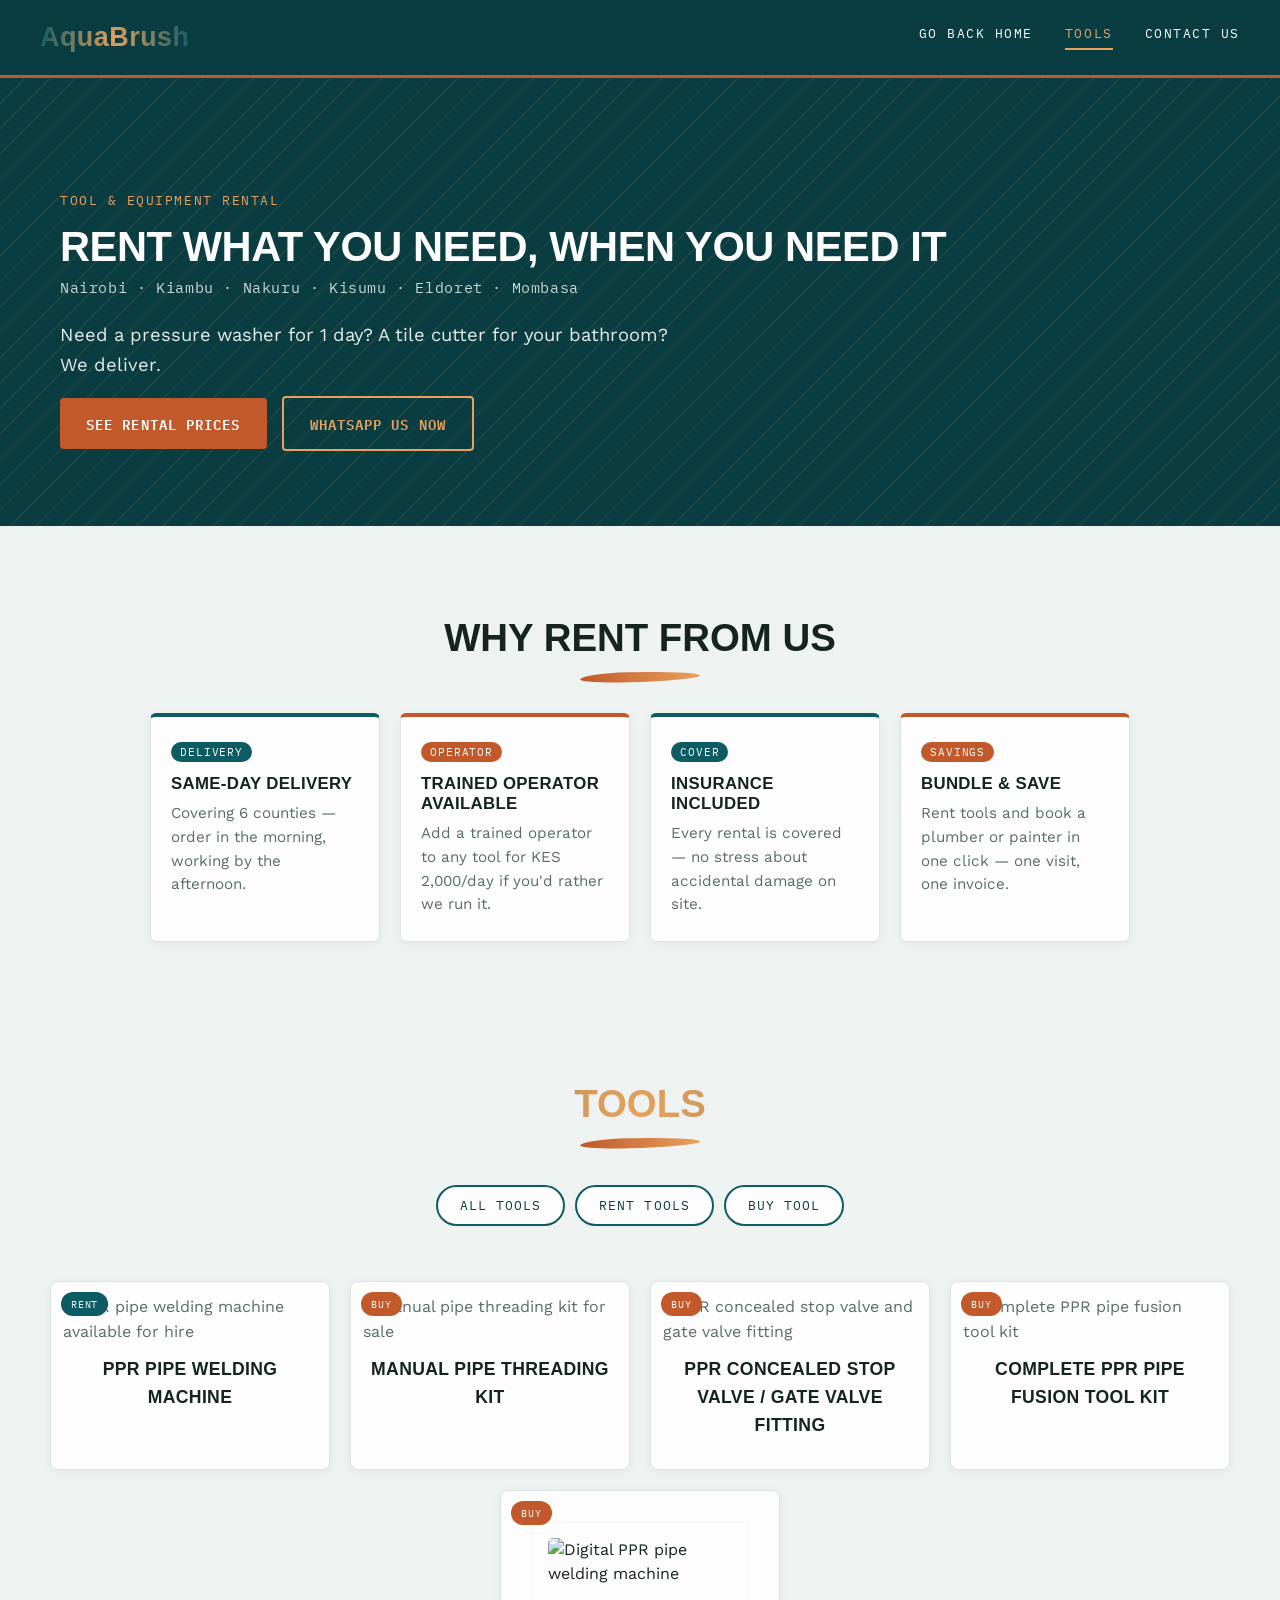
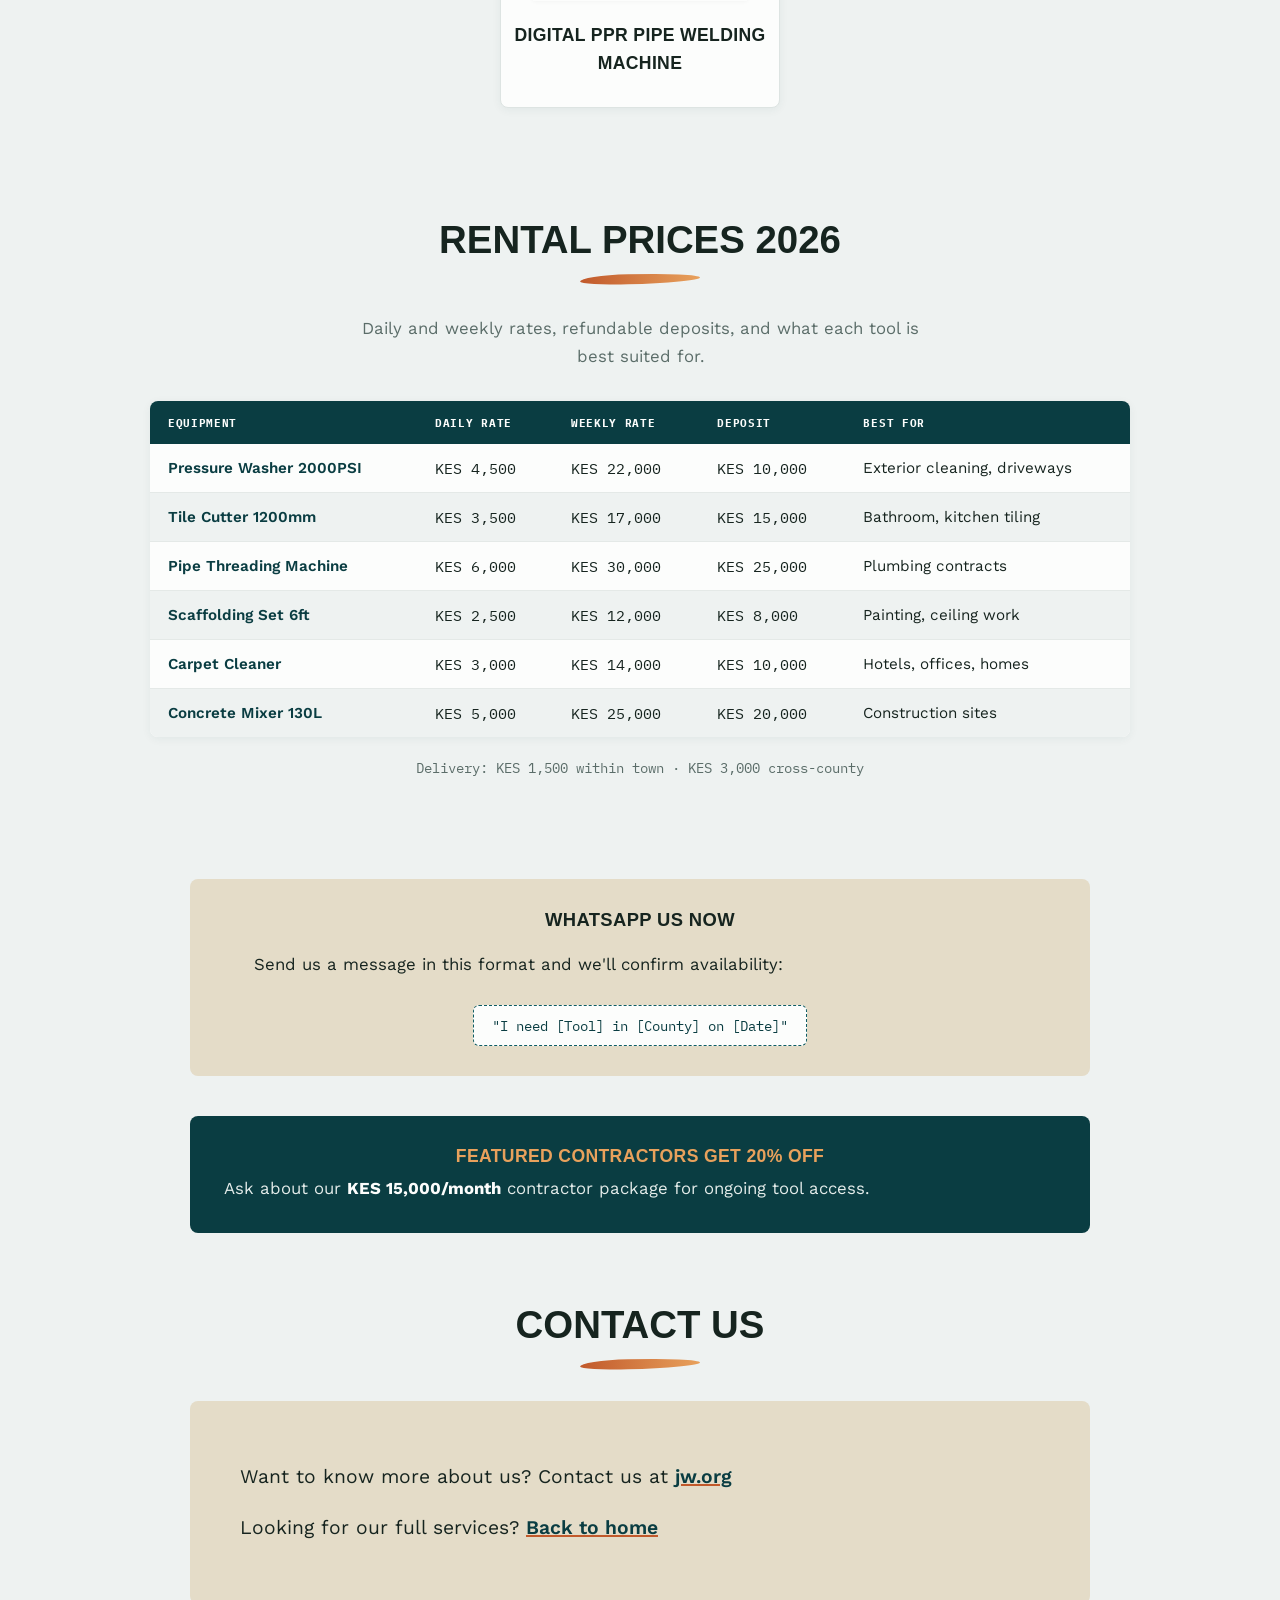
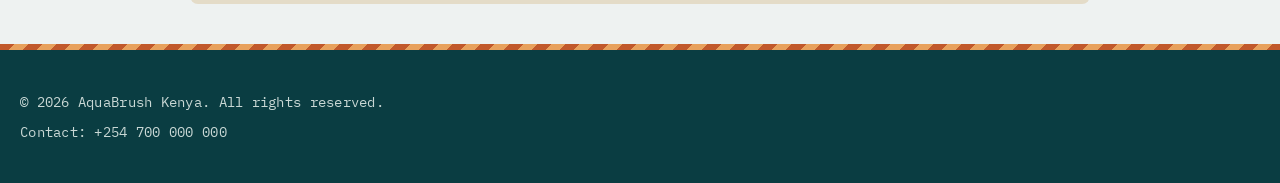
==== page.html @ a9add7a9 "Add files via upload" ====
<!DOCTYPE html>
<html lang="en">
<head>
    <meta charset="UTF-8">
    <meta name="viewport" content="width=device-width, initial-scale=1.0">
    <title>Tool & Equipment Rental | AquaBrush Kenya</title>
    <link rel="stylesheet" href="two2.css">
</head>

<body>

    <nav>
        <b class="Radial-text-gradient"><p>AquaBrush</p></b>
        <div class="nav__links">
            <a href="index.html#hero" class="nav__link">Go back Home</a>
            <a href="page.html" class="nav__link active">Tools</a>
            <a href="index.html#contact_us" class="nav__link">Contact Us</a>
        </div>
    </nav>

    <!-- ============ Rental hero ============ -->
    <section class="rental-hero" id="rental-hero">
        <div class="rental-hero__inner">
            <p class="eyebrow">Tool &amp; Equipment Rental</p>
            <h1>Rent What You Need, When You Need It</h1>
            <p class="counties">Nairobi &middot; Kiambu &middot; Nakuru &middot; Kisumu &middot; Eldoret &middot; Mombasa</p>
            <p class="lede">Need a pressure washer for 1 day? A tile cutter for your bathroom? We deliver.</p>
            <button class="top-contact-btn" onclick="window.location.href='#pricing'">See rental prices</button>
            <button class="top-contact-btn" onclick="window.location.href='#whatsapp'">WhatsApp us now</button>
        </div>
    </section>

    <!-- ============ Why rent from us ============ -->
    <section class="why-rent reveal" id="why-rent">
        <h2>Why Rent From Us</h2>
        <div class="why-rent__grid">
            <div class="why-rent__card">
                <span class="tag">Delivery</span>
                <h3>Same-Day Delivery</h3>
                <p>Covering 6 counties — order in the morning, working by the afternoon.</p>
            </div>
            <div class="why-rent__card">
                <span class="tag">Operator</span>
                <h3>Trained Operator Available</h3>
                <p>Add a trained operator to any tool for KES 2,000/day if you'd rather we run it.</p>
            </div>
            <div class="why-rent__card">
                <span class="tag">Cover</span>
                <h3>Insurance Included</h3>
                <p>Every rental is covered — no stress about accidental damage on site.</p>
            </div>
            <div class="why-rent__card">
                <span class="tag">Savings</span>
                <h3>Bundle &amp; Save</h3>
                <p>Rent tools and book a plumber or painter in one click — one visit, one invoice.</p>
            </div>
        </div>
    </section>

    <!-- ============ Existing tools for sale/hire ============ -->
    <section id="body" class="body reveal">
        <h2 class="Radial-text-gradient">Tools</h2>

        <div class="filter_btns">
            <button class="filter-btn" data-filter="all">All tools</button>
            <button class="filter-btn" data-filter="rent">Rent Tools</button>
            <button class="filter-btn" data-filter="buy">Buy Tool</button>
        </div>

        <div class="area">

            <article class="container" data-category="rent">
                <div>
                    <img src="isohs tools/for hire 2.jpeg" alt="PPR pipe welding machine available for hire">
                </div>
                <div>
                    <h3>PPR Pipe Welding Machine</h3>
                </div>
            </article>

            <article class="container" data-category="buy">
                <div>
                    <img src="isohs tools/for sale.jpeg" alt="Manual pipe threading kit for sale">
                </div>
                <div>
                    <h3>Manual Pipe Threading Kit</h3>
                </div>
            </article>

            <article class="container" data-category="buy">
                <div>
                    <img src="isohs tools/for sale 1.jpeg" alt="PPR concealed stop valve and gate valve fitting">
                </div>
                <div>
                    <h3>PPR Concealed Stop Valve / Gate Valve Fitting</h3>
                </div>
            </article>

            <article class="container" data-category="buy">
                <div>
                    <img src="isohs tools/for sale 2.jpeg" alt="Complete PPR pipe fusion tool kit">
                </div>
                <div>
                    <h3>Complete PPR Pipe Fusion Tool Kit</h3>
                </div>
            </article>

            <article class="container" data-category="buy">
                <div class="content">
                    <img src="isohs tools/for sale 3.jpeg" alt="Digital PPR pipe welding machine">
                </div>
                <div>
                    <h3>Digital PPR Pipe Welding Machine</h3>
                </div>
            </article>

        </div>
    </section>

    <!-- ============ Rental pricing table ============ -->
    <section class="pricing reveal" id="pricing">
        <h2>Rental Prices 2026</h2>
        <p class="pricing-note">Daily and weekly rates, refundable deposits, and what each tool is best suited for.</p>

        <div class="pricing-table-wrap">
            <table class="pricing-table">
                <thead>
                    <tr>
                        <th>Equipment</th>
                        <th>Daily Rate</th>
                        <th>Weekly Rate</th>
                        <th>Deposit</th>
                        <th>Best For</th>
                    </tr>
                </thead>
                <tbody>
                    <tr>
                        <td class="equipment-name">Pressure Washer 2000PSI</td>
                        <td class="rate">KES 4,500</td>
                        <td class="rate">KES 22,000</td>
                        <td class="rate">KES 10,000</td>
                        <td>Exterior cleaning, driveways</td>
                    </tr>
                    <tr>
                        <td class="equipment-name">Tile Cutter 1200mm</td>
                        <td class="rate">KES 3,500</td>
                        <td class="rate">KES 17,000</td>
                        <td class="rate">KES 15,000</td>
                        <td>Bathroom, kitchen tiling</td>
                    </tr>
                    <tr>
                        <td class="equipment-name">Pipe Threading Machine</td>
                        <td class="rate">KES 6,000</td>
                        <td class="rate">KES 30,000</td>
                        <td class="rate">KES 25,000</td>
                        <td>Plumbing contracts</td>
                    </tr>
                    <tr>
                        <td class="equipment-name">Scaffolding Set 6ft</td>
                        <td class="rate">KES 2,500</td>
                        <td class="rate">KES 12,000</td>
                        <td class="rate">KES 8,000</td>
                        <td>Painting, ceiling work</td>
                    </tr>
                    <tr>
                        <td class="equipment-name">Carpet Cleaner</td>
                        <td class="rate">KES 3,000</td>
                        <td class="rate">KES 14,000</td>
                        <td class="rate">KES 10,000</td>
                        <td>Hotels, offices, homes</td>
                    </tr>
                    <tr>
                        <td class="equipment-name">Concrete Mixer 130L</td>
                        <td class="rate">KES 5,000</td>
                        <td class="rate">KES 25,000</td>
                        <td class="rate">KES 20,000</td>
                        <td>Construction sites</td>
                    </tr>
                </tbody>
            </table>
        </div>

        <p class="delivery-note">Delivery: KES 1,500 within town &middot; KES 3,000 cross-county</p>
    </section>

    <!-- ============ WhatsApp CTA ============ -->
    <section class="reveal" id="whatsapp">
        <div class="whatsapp-banner">
            <h3>WhatsApp Us Now</h3>
            <p>Send us a message in this format and we'll confirm availability:</p>
            <span class="whatsapp-example">"I need [Tool] in [County] on [Date]"</span>
        </div>

        <div class="contractor-banner">
            <h3>Featured Contractors Get 20% Off</h3>
            <p>Ask about our <strong>KES 15,000/month</strong> contractor package for ongoing tool access.</p>
        </div>
    </section>

    <!-- ============ Contact ============ -->
    <section class="contact_section reveal" id="contact_us">
        <h2>Contact Us</h2>
        <div class="contact_us">
            <p>Want to know more about us? Contact us at <a href="https://www.jw.org/en/" target="_blank">jw.org</a></p>
            <p>Looking for our full services? <a href="index.html">Back to home</a></p>
        </div>
    </section>

    <section id="footer" class="reveal">
        <footer>
            <p>&copy; 2026 AquaBrush Kenya. All rights reserved.</p>
            <p>Contact: +254 700 000 000</p>
        </footer>
    </section>

    <script src="one.js"></script>

</body>
</html>
---- two2.css ----
/* =========================================================
   AquaBrush Kenya — plumbing & painting supply + service co.
   Palette: teal (water) + copper (pigment) + dark ink on cool paper
   ========================================================= */

@import url('https://fonts.googleapis.com/css2?family=Archivo+Expanded:wght@600;800&family=Work+Sans:wght@400;500;600&family=IBM+Plex+Mono:wght@500;600&display=swap');

:root {
    --ink: #16241F;
    --paper: #EEF2F1;
    --teal: #0E5C63;
    --teal-deep: #0A3D42;
    --copper: #C1592B;
    --copper-light: #E8A15C;
    --putty: #E4DCC8;
    --grey: #5B6D69;
    --white: #FCFDFC;

    --font-display: 'Archivo Expanded', 'Arial Narrow', sans-serif;
    --font-body: 'Work Sans', -apple-system, sans-serif;
    --font-mono: 'IBM Plex Mono', 'Courier New', monospace;
}

* {
    box-sizing: border-box;
}

html {
    scroll-behavior: smooth;
}

html, body {
    margin: 0;
    padding: 0;
    background-color: var(--paper);
    color: var(--ink);
    font-family: var(--font-body);
}

::selection {
    background-color: var(--copper);
    color: var(--white);
}

a:focus-visible,
button:focus-visible {
    outline: 3px solid var(--copper);
    outline-offset: 2px;
}

/* ---------- Nav ---------- */

nav {
    text-align: center;
    color: var(--white);
    background-color: var(--teal-deep);
    position: fixed;
    display: flex;
    align-items: center;
    justify-content: space-between;
    top: 0;
    width: 100%;
    height: 78px;
    z-index: 1000;
    margin-left: 0px;
    padding: 0 40px;
    border-bottom: 3px solid var(--copper);
}

nav b {
    font-family: var(--font-display);
    font-weight: 800;
    font-size: 1.6rem;
    letter-spacing: 0.02em;
}

nav b p {
    margin: 0;
    padding: 0;
}

.nav__links {
    display: flex;
    justify-content: center;
    align-items: center;
    gap: 32px;
    margin-top: 0;
}

.nav__link {
    color: var(--white);
    text-decoration: none;
    margin: 0;
    font-family: var(--font-mono);
    font-size: 0.8rem;
    text-transform: uppercase;
    letter-spacing: 0.12em;
    padding-bottom: 6px;
    border-bottom: 2px solid transparent;
    transition: color 0.25s ease, border-color 0.25s ease;
}

.nav__link:hover,
.nav__link.active {
    color: var(--copper-light);
    border-bottom-color: var(--copper-light);
}

/* ---------- Type ---------- */

p {
    text-align: left;
    color: var(--ink);
    font-size: 1.05em;
    line-height: 1.65;
    margin: 20px 30px;
}

h1 {
    font-family: var(--font-display);
    font-weight: 800;
    text-transform: uppercase;
    text-align: left;
    color: var(--ink);
    font-size: 3.2em;
    line-height: 1.05;
    margin: 0px;
    letter-spacing: -0.01em;
}

h2 {
    font-family: var(--font-display);
    font-weight: 800;
    text-transform: uppercase;
    text-align: center;
    color: var(--ink);
    font-size: 2.4em;
    margin-top: 20px;
    position: relative;
    padding-bottom: 22px;
}

/* brush-stroke swipe under section headings — signature element */
h2::after {
    content: '';
    position: absolute;
    bottom: 0;
    left: 50%;
    transform: translateX(-50%) rotate(-1.5deg);
    width: 120px;
    height: 10px;
    background: linear-gradient(90deg, var(--copper), var(--copper-light));
    border-radius: 40% 60% 60% 40% / 60% 50% 50% 40%;
}

h3 {
    font-family: var(--font-display);
    font-weight: 600;
    text-align: center;
    color: var(--ink);
    font-size: 1.1em;
    margin-top: 10px;
    text-transform: uppercase;
    letter-spacing: 0.02em;
}

.Radial-text-gradient {
    background: radial-gradient(circle, var(--copper-light), var(--teal));
    -webkit-background-clip: text;
    background-clip: text;
    -webkit-text-fill-color: transparent;
}

/* ---------- Hero ---------- */

header {
    margin-top: 100px;
}

.hero {
    margin-left: 0;
    margin-top: 0;
    padding: 190px 60px 90px;
    text-align: left;
    position: relative;
    background-color: var(--teal-deep);
    color: var(--white);
    overflow: hidden;
}

/* repeating pipe-thread stripe pattern — signature element */
.hero::before {
    content: '';
    position: absolute;
    inset: 0;
    background-image: repeating-linear-gradient(
        135deg,
        rgba(232, 161, 92, 0.08) 0px,
        rgba(232, 161, 92, 0.08) 2px,
        transparent 2px,
        transparent 18px
    );
    pointer-events: none;
}

.hero h1,
.hero > div > h1 {
    color: var(--white);
}

.hero p {
    color: #C9D8D5;
    margin-left: 0;
    max-width: 640px;
    position: relative;
}

.hero > div {
    position: relative;
    z-index: 1;
}

.intro {
    background-color: var(--putty);
}

.top-contact-btn {
    border: none;
    border-radius: 4px;
    justify-content: left;
    margin: 5px 10px 5px 0;
    padding: 14px 26px;
    font-family: var(--font-mono);
    font-size: 0.85em;
    text-transform: uppercase;
    letter-spacing: 0.08em;
    font-weight: 600;
    color: var(--white);
    background-color: var(--copper);
    cursor: pointer;
    position: relative;
    z-index: 1;
    transition: transform 0.2s ease, background-color 0.2s ease;
}

.top-contact-btn:hover {
    background-color: var(--copper-light);
    transform: translateY(-2px);
}

.top-contact-btn:nth-of-type(2) {
    background-color: transparent;
    border: 2px solid var(--copper-light);
    color: var(--copper-light);
}

.top-contact-btn:nth-of-type(2):hover {
    background-color: var(--copper-light);
    color: var(--teal-deep);
}

.top-contact-btn:nth-of-type(3) {
    background-color: transparent;
    border: 2px solid #ffffff55;
    color: var(--white);
}

.top-contact-btn:nth-of-type(3):hover {
    border-color: var(--white);
    background-color: rgba(255, 255, 255, 0.08);
}

/* ---------- Services ---------- */

#services {
    padding: 70px 40px 40px;
    max-width: 1200px;
    margin: 0 auto;
}

#services > p {
    text-align: center;
    color: var(--grey);
    max-width: 620px;
    margin: 0 auto 40px;
}

#services article {
    background-color: var(--white);
    border: 1px solid #DDE4E2;
    border-left: 4px solid var(--teal);
    border-radius: 6px;
    margin: 18px 0;
    box-shadow: 0 2px 10px rgba(10, 61, 66, 0.05);
}

#services article:nth-of-type(even) {
    border-left-color: var(--copper);
}

#services article > div {
    padding: 26px 30px;
    white-space: pre-line;
    font-family: var(--font-body);
    color: var(--ink);
    line-height: 1.7;
    font-size: 1em;
}

/* ---------- Tools section ---------- */

.body {
    margin-left: 0px;
    margin-right: 0px;
    padding: 80px 20px 40px;
    background-color: var(--paper);
}

.filter_btns,
.filter-btns {
    text-align: center;
    display: flex;
    justify-content: center;
    margin-bottom: 30px;
    flex-wrap: wrap;
}

.filter-btn {
    position: relative;
    display: inline-block;
    background-color: var(--white);
    border: 2px solid var(--teal);
    border-radius: 999px;
    color: var(--teal-deep);
    font-family: var(--font-mono);
    font-size: 0.8em;
    text-transform: uppercase;
    letter-spacing: 0.08em;
    padding: 10px 22px;
    margin: 5px;
    cursor: pointer;
    transition: background-color 0.2s ease, color 0.2s ease;
}

.filter-btn:hover,
.filter-btn.active {
    background-color: var(--teal);
    color: var(--white);
}

.area {
    justify-content: center;
    display: flex;
    flex-wrap: wrap;
    gap: 20px;
    background-color: transparent;
    padding: 20px;
    font-size: 1em;
    color: var(--grey);
    line-height: 1.6;
}

.container {
    position: relative;
    width: 280px;
    margin: 0;
    padding: 12px;
    background-color: var(--white);
    border: 1px solid #DDE4E2;
    border-radius: 8px;
    box-shadow: 0 2px 10px rgba(10, 61, 66, 0.06);
    overflow: hidden;
    transition: transform 0.2s ease, box-shadow 0.2s ease;
}

.container:hover {
    transform: translateY(-4px);
    box-shadow: 0 10px 24px rgba(10, 61, 66, 0.14);
}

.container::before {
    content: '';
    position: absolute;
    inset: 0;
    background-color: rgba(14, 92, 99, 0.7);
    opacity: 0;
    transition: opacity 0.3s ease;
    z-index: 1;
    border-radius: 8px;
}

.container:hover::before {
    opacity: 1;
}

.contact-btn {
    position: absolute;
    top: 50%;
    left: 50%;
    transform: translate(-50%, -50%);
    z-index: 2;
    opacity: 0;
    transition: opacity 0.3s ease;
    pointer-events: none;

    padding: 10px 22px;
    background-color: var(--copper);
    color: var(--white);
    border: none;
    border-radius: 999px;
    cursor: pointer;
    font-family: var(--font-mono);
    font-size: 0.8em;
    text-transform: uppercase;
    letter-spacing: 0.06em;
}

.container:hover .contact-btn {
    opacity: 1;
    pointer-events: auto;
}

img {
    width: 100%;
    height: 220px;
    border-radius: 5px;
    object-fit: cover;
}

.content {
    margin-top: 0px;
    margin: 20px;
    background-color: var(--white);
    padding: 15px;
    box-shadow: 0 0 5px rgba(0, 0, 0, 0.05);
    font-size: 1em;
    color: var(--ink);
    line-height: 1.5;
    text-align: left;
}

/* article data-category price-tag style label, driven purely by CSS */
.container[data-category="rent"]::after,
.container[data-category="buy"]::after {
    content: attr(data-category);
    position: absolute;
    top: 10px;
    left: 10px;
    z-index: 2;
    font-family: var(--font-mono);
    font-size: 0.65em;
    text-transform: uppercase;
    letter-spacing: 0.08em;
    color: var(--white);
    background-color: var(--teal);
    padding: 4px 10px;
    border-radius: 999px;
}

.container[data-category="buy"]::after {
    background-color: var(--copper);
}

/* ---------- Contact & footer ---------- */

.contact_section {
    margin-top: 20px;
    align-items: center;
    padding: 0 20px;
}

.contact_us {
    background-color: var(--putty);
    padding: 40px 20px;
    text-align: center;
    font-size: 1.15em;
    border-radius: 8px;
    max-width: 900px;
    margin: 0 auto;
}

.contact_us a {
    color: var(--teal-deep);
    font-weight: 600;
    text-decoration: underline;
    text-decoration-color: var(--copper);
    text-decoration-thickness: 2px;
}

#footer {
    margin-top: 40px;
    position: relative;
}

#footer::before {
    content: '';
    display: block;
    height: 6px;
    background-image: repeating-linear-gradient(
        135deg,
        var(--copper) 0px,
        var(--copper) 10px,
        var(--copper-light) 10px,
        var(--copper-light) 20px
    );
}

footer {
    background-color: var(--teal-deep);
    color: #C9D8D5;
    text-align: center;
    padding: 34px 20px;
    font-family: var(--font-mono);
    font-size: 0.85em;
    letter-spacing: 0.02em;
}

footer p {
    color: #C9D8D5;
    margin: 6px auto;
}

/* ---------- Scroll reveal ---------- */

.reveal {
    opacity: 0;
    transform: translateY(40px);
    transition: opacity 0.8s ease-out, transform 0.8s ease-out;
}

.reveal.active {
    opacity: 1;
    transform: translateY(0);
}

/* =========================================================
   Rental page components (page.html)
   ========================================================= */

/* ---------- Rental hero ---------- */

.rental-hero {
    padding: 190px 60px 70px;
    background-color: var(--teal-deep);
    color: var(--white);
    position: relative;
    overflow: hidden;
    text-align: left;
}

.rental-hero::before {
    content: '';
    position: absolute;
    inset: 0;
    background-image: repeating-linear-gradient(
        135deg,
        rgba(232, 161, 92, 0.08) 0px,
        rgba(232, 161, 92, 0.08) 2px,
        transparent 2px,
        transparent 18px
    );
    pointer-events: none;
}

.rental-hero__inner {
    position: relative;
    z-index: 1;
    max-width: 900px;
}

.rental-hero .eyebrow {
    font-family: var(--font-mono);
    text-transform: uppercase;
    letter-spacing: 0.12em;
    font-size: 0.8em;
    color: var(--copper-light);
    margin: 0 0 14px;
    padding: 0;
}

.rental-hero h1 {
    color: var(--white);
    font-size: 2.6em;
    margin-bottom: 6px;
}

.rental-hero .counties {
    font-family: var(--font-mono);
    color: #C9D8D5;
    font-size: 0.95em;
    letter-spacing: 0.04em;
    margin: 0 0 20px;
}

.rental-hero p.lede {
    color: #E4ECEA;
    font-size: 1.15em;
    max-width: 620px;
    margin: 0 0 10px;
}

/* ---------- Why rent from us ---------- */

.why-rent {
    padding: 70px 40px 40px;
    max-width: 1100px;
    margin: 0 auto;
}

.why-rent__grid {
    display: flex;
    flex-wrap: wrap;
    gap: 20px;
    justify-content: center;
    padding: 0 20px;
}

.why-rent__card {
    flex: 1 1 220px;
    max-width: 260px;
    background-color: var(--white);
    border: 1px solid #DDE4E2;
    border-top: 4px solid var(--teal);
    border-radius: 6px;
    padding: 24px 20px;
    box-shadow: 0 2px 10px rgba(10, 61, 66, 0.05);
}

.why-rent__card:nth-child(even) {
    border-top-color: var(--copper);
}

.why-rent__card .tag {
    display: inline-block;
    font-family: var(--font-mono);
    font-size: 0.7em;
    text-transform: uppercase;
    letter-spacing: 0.08em;
    color: var(--white);
    background-color: var(--teal);
    padding: 3px 9px;
    border-radius: 999px;
    margin-bottom: 12px;
}

.why-rent__card:nth-child(even) .tag {
    background-color: var(--copper);
}

.why-rent__card h3 {
    text-align: left;
    font-size: 1.05em;
    margin: 0 0 8px;
}

.why-rent__card p {
    margin: 0;
    font-size: 0.95em;
    color: var(--grey);
    line-height: 1.55;
}

/* ---------- Pricing table ---------- */

.pricing {
    padding: 30px 40px 60px;
    max-width: 1100px;
    margin: 0 auto;
}

.pricing p.pricing-note {
    text-align: center;
    color: var(--grey);
    max-width: 560px;
    margin: 0 auto 30px;
}

.pricing-table-wrap {
    overflow-x: auto;
    border-radius: 8px;
    box-shadow: 0 2px 10px rgba(10, 61, 66, 0.06);
    margin: 0 20px;
}

table.pricing-table {
    width: 100%;
    border-collapse: collapse;
    background-color: var(--white);
    font-size: 0.95em;
    min-width: 640px;
}

table.pricing-table thead th {
    background-color: var(--teal-deep);
    color: var(--white);
    font-family: var(--font-mono);
    text-transform: uppercase;
    letter-spacing: 0.06em;
    font-size: 0.75em;
    text-align: left;
    padding: 14px 18px;
}

table.pricing-table tbody td {
    padding: 14px 18px;
    border-bottom: 1px solid #E4E9E7;
    color: var(--ink);
}

table.pricing-table tbody tr:last-child td {
    border-bottom: none;
}

table.pricing-table tbody tr:nth-child(even) {
    background-color: var(--paper);
}

table.pricing-table td.equipment-name {
    font-weight: 600;
    color: var(--teal-deep);
}

table.pricing-table td.rate {
    font-family: var(--font-mono);
    white-space: nowrap;
}

.delivery-note {
    text-align: center;
    font-family: var(--font-mono);
    font-size: 0.85em;
    color: var(--grey);
    margin: 20px 20px 0;
}

/* ---------- WhatsApp / contractor banners ---------- */

.whatsapp-banner {
    max-width: 900px;
    margin: 40px auto;
    background-color: var(--putty);
    border-radius: 8px;
    padding: 30px 34px;
    text-align: center;
}

.whatsapp-banner h3 {
    margin: 0 0 10px;
    font-size: 1.15em;
}

.whatsapp-banner .whatsapp-example {
    display: inline-block;
    font-family: var(--font-mono);
    font-size: 0.9em;
    background-color: var(--white);
    border: 1px dashed var(--teal);
    border-radius: 6px;
    padding: 10px 18px;
    color: var(--teal-deep);
    margin-top: 6px;
}

.contractor-banner {
    max-width: 900px;
    margin: 0 auto 70px;
    background-color: var(--teal-deep);
    color: var(--white);
    border-radius: 8px;
    padding: 30px 34px;
    text-align: center;
}

.contractor-banner h3 {
    color: var(--copper-light);
    margin: 0 0 8px;
    font-size: 1.1em;
}

.contractor-banner p {
    color: #E4ECEA;
    margin: 0;
}

.contractor-banner strong {
    color: var(--white);
}

/* ---------- Responsive ---------- */

@media (max-width: 720px) {
    nav {
        padding: 0 16px;
        height: 64px;
    }

    .nav__links {
        gap: 14px;
    }

    .nav__link {
        font-size: 0.65rem;
    }

    .hero {
        padding: 110px 24px 60px;
    }

    h1 {
        font-size: 2.1em;
    }

    h2 {
        font-size: 1.7em;
    }

    .container {
        width: 100%;
        max-width: 320px;
    }

    .rental-hero {
        padding: 110px 24px 50px;
    }

    .rental-hero h1 {
        font-size: 2em;
    }

    .why-rent,
    .pricing {
        padding-left: 16px;
        padding-right: 16px;
    }

    .whatsapp-banner,
    .contractor-banner {
        margin-left: 16px;
        margin-right: 16px;
        padding: 22px 20px;
    }
}
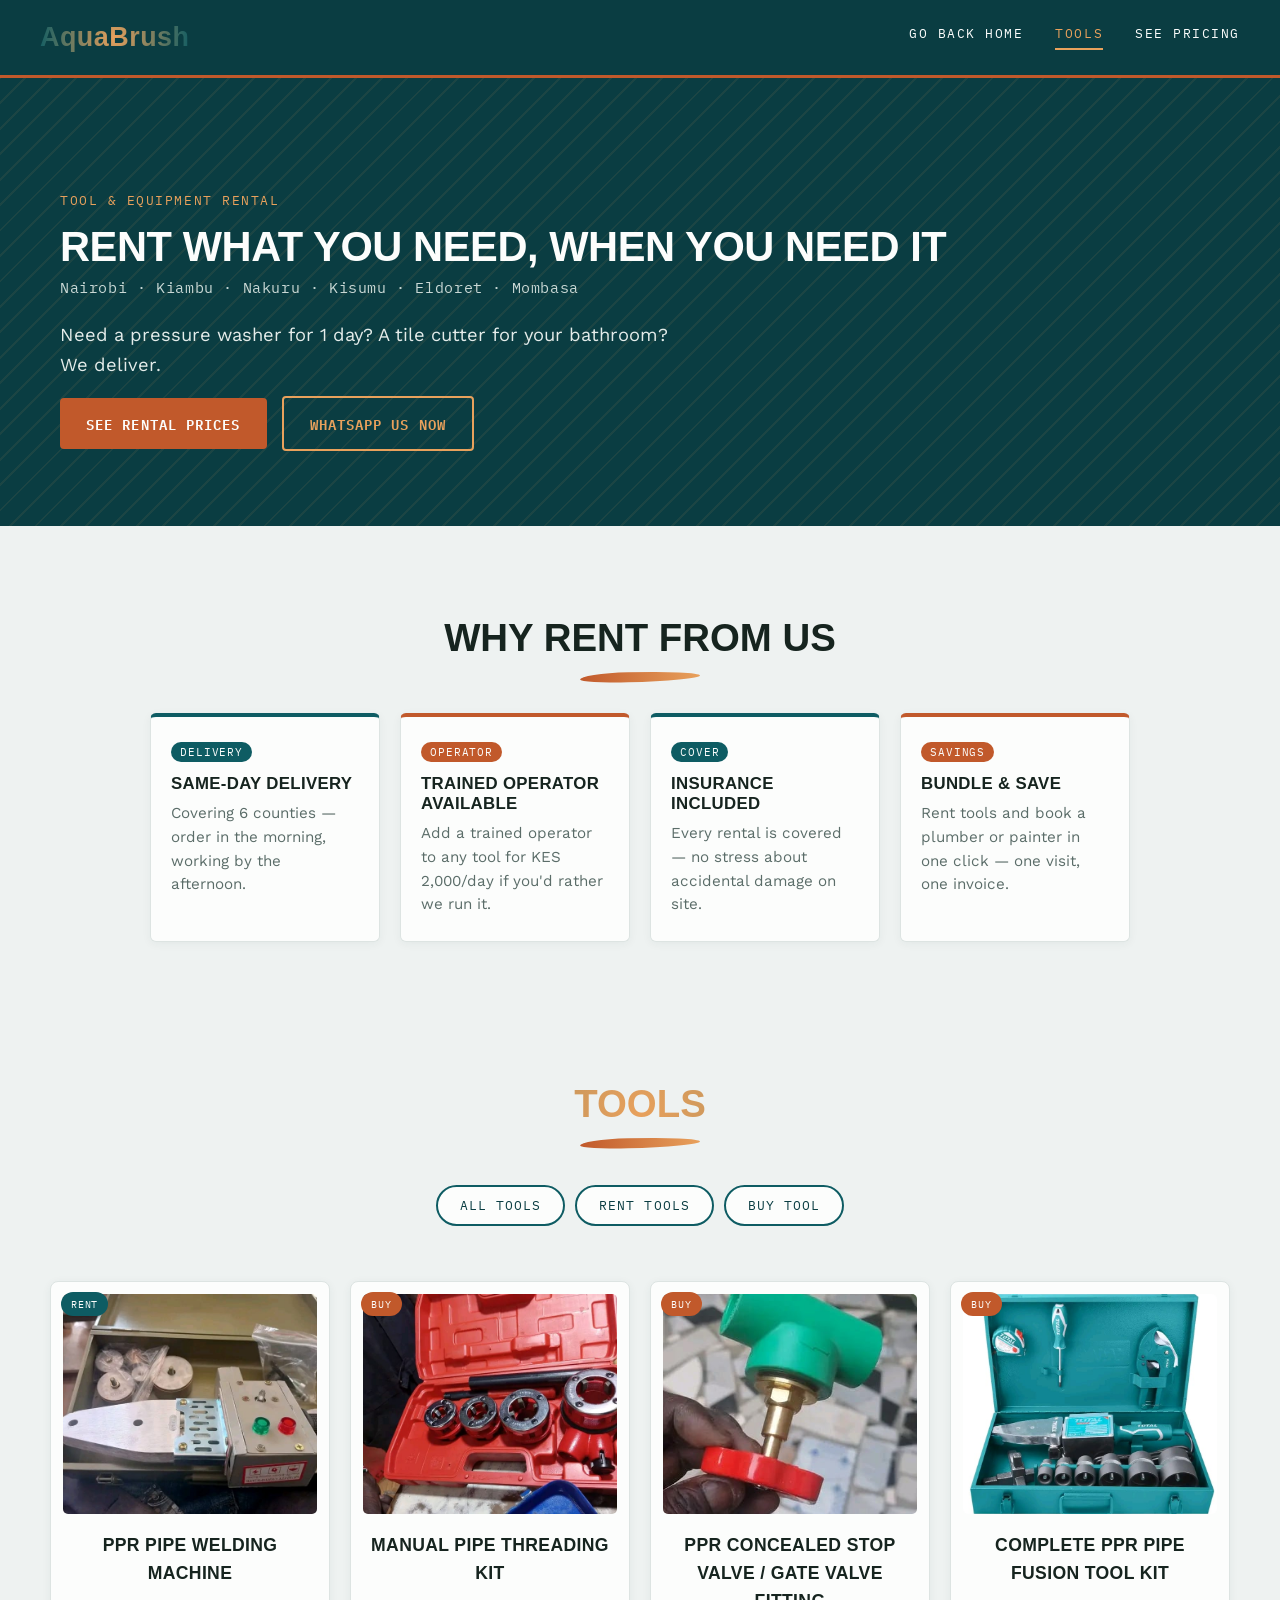
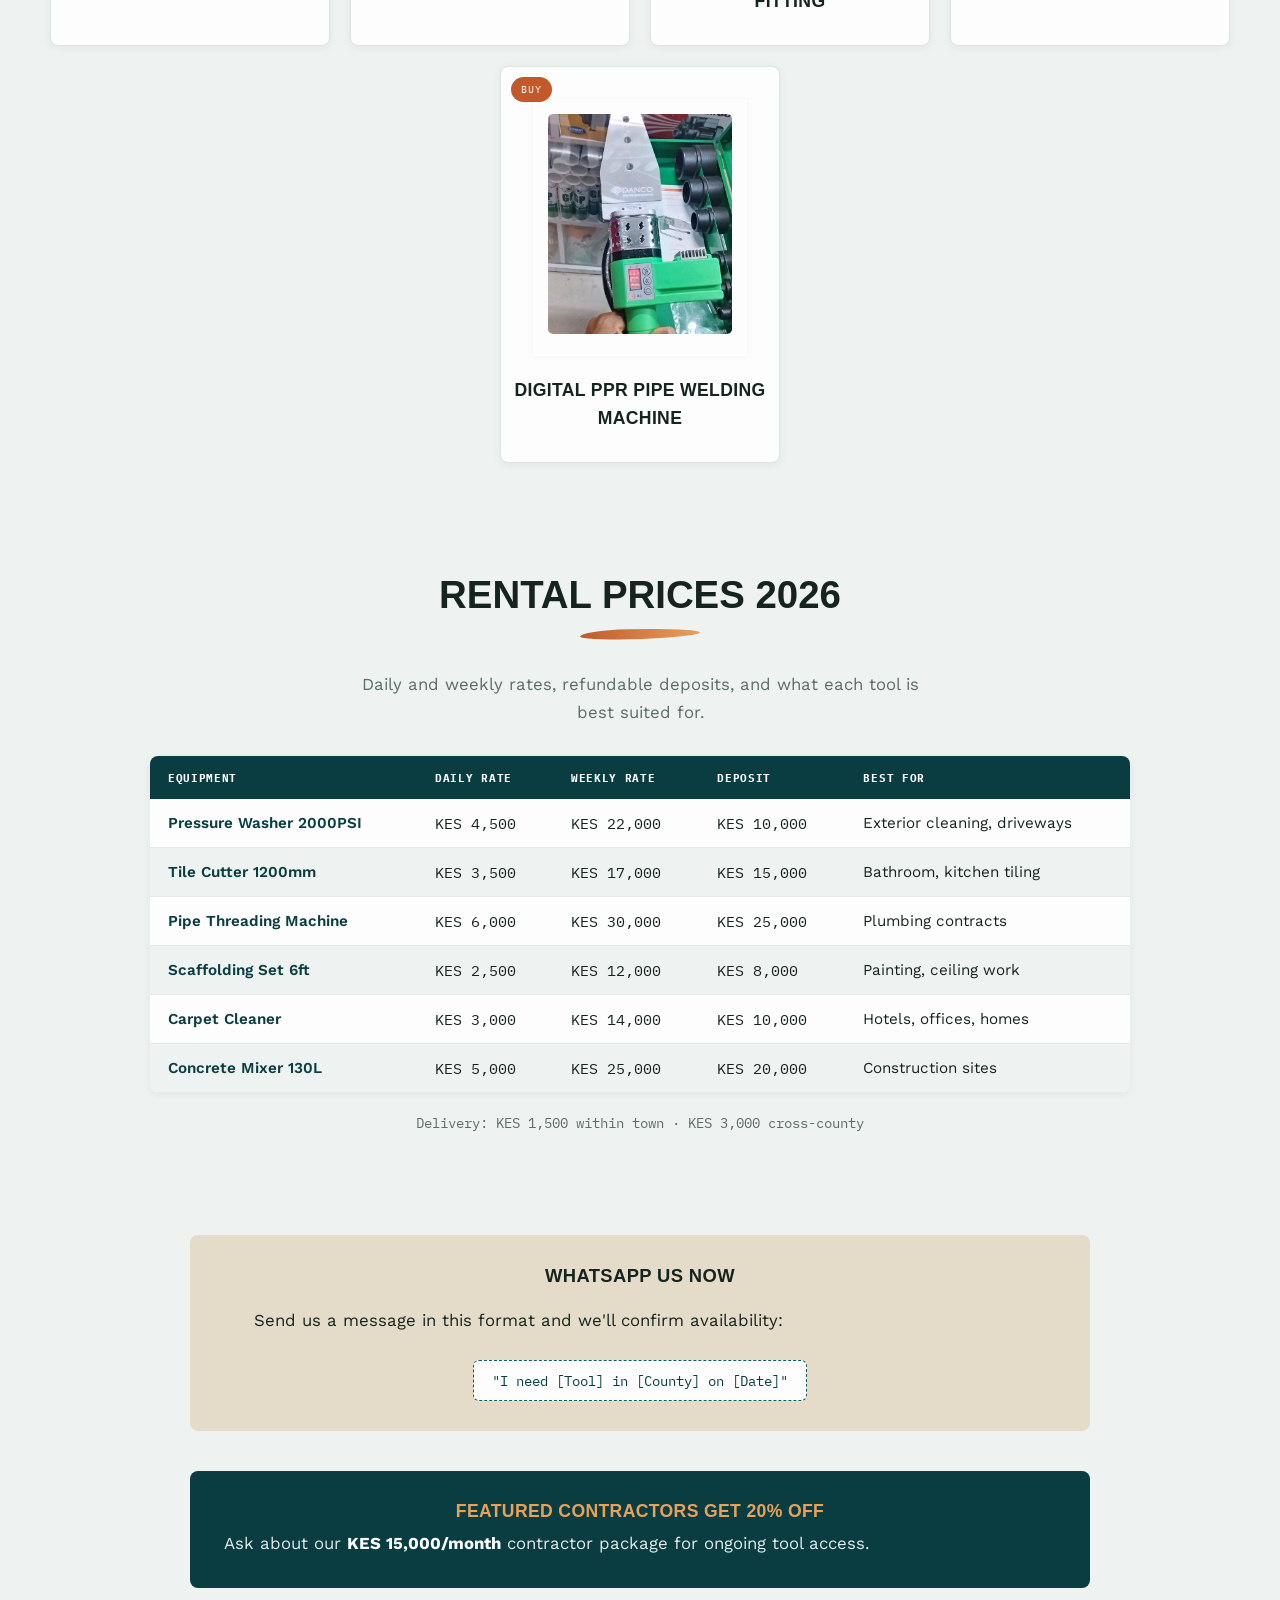
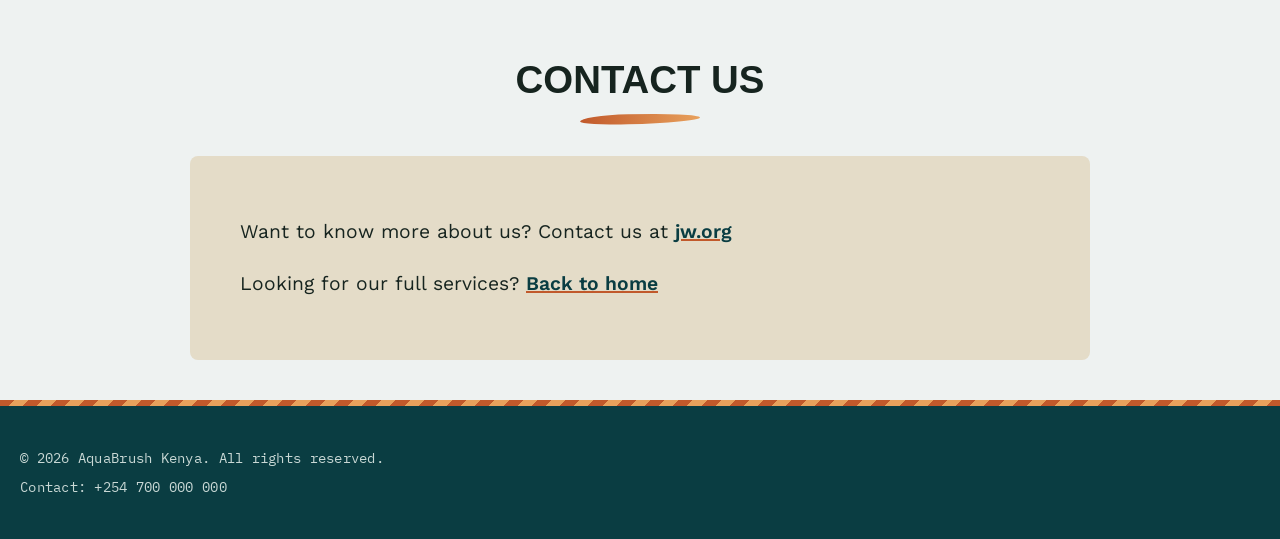
==== commit fad06b48: "Replace 'Contact Us' link with 'See Pricing'" ====
--- a/page.html
+++ b/page.html
@@ -14,7 +14,7 @@
         <div class="nav__links">
             <a href="index.html#hero" class="nav__link">Go back Home</a>
             <a href="page.html" class="nav__link active">Tools</a>
-            <a href="index.html#contact_us" class="nav__link">Contact Us</a>
+            <a href="#pricing" class="nav__link">See Pricing</a>
         </div>
     </nav>
 
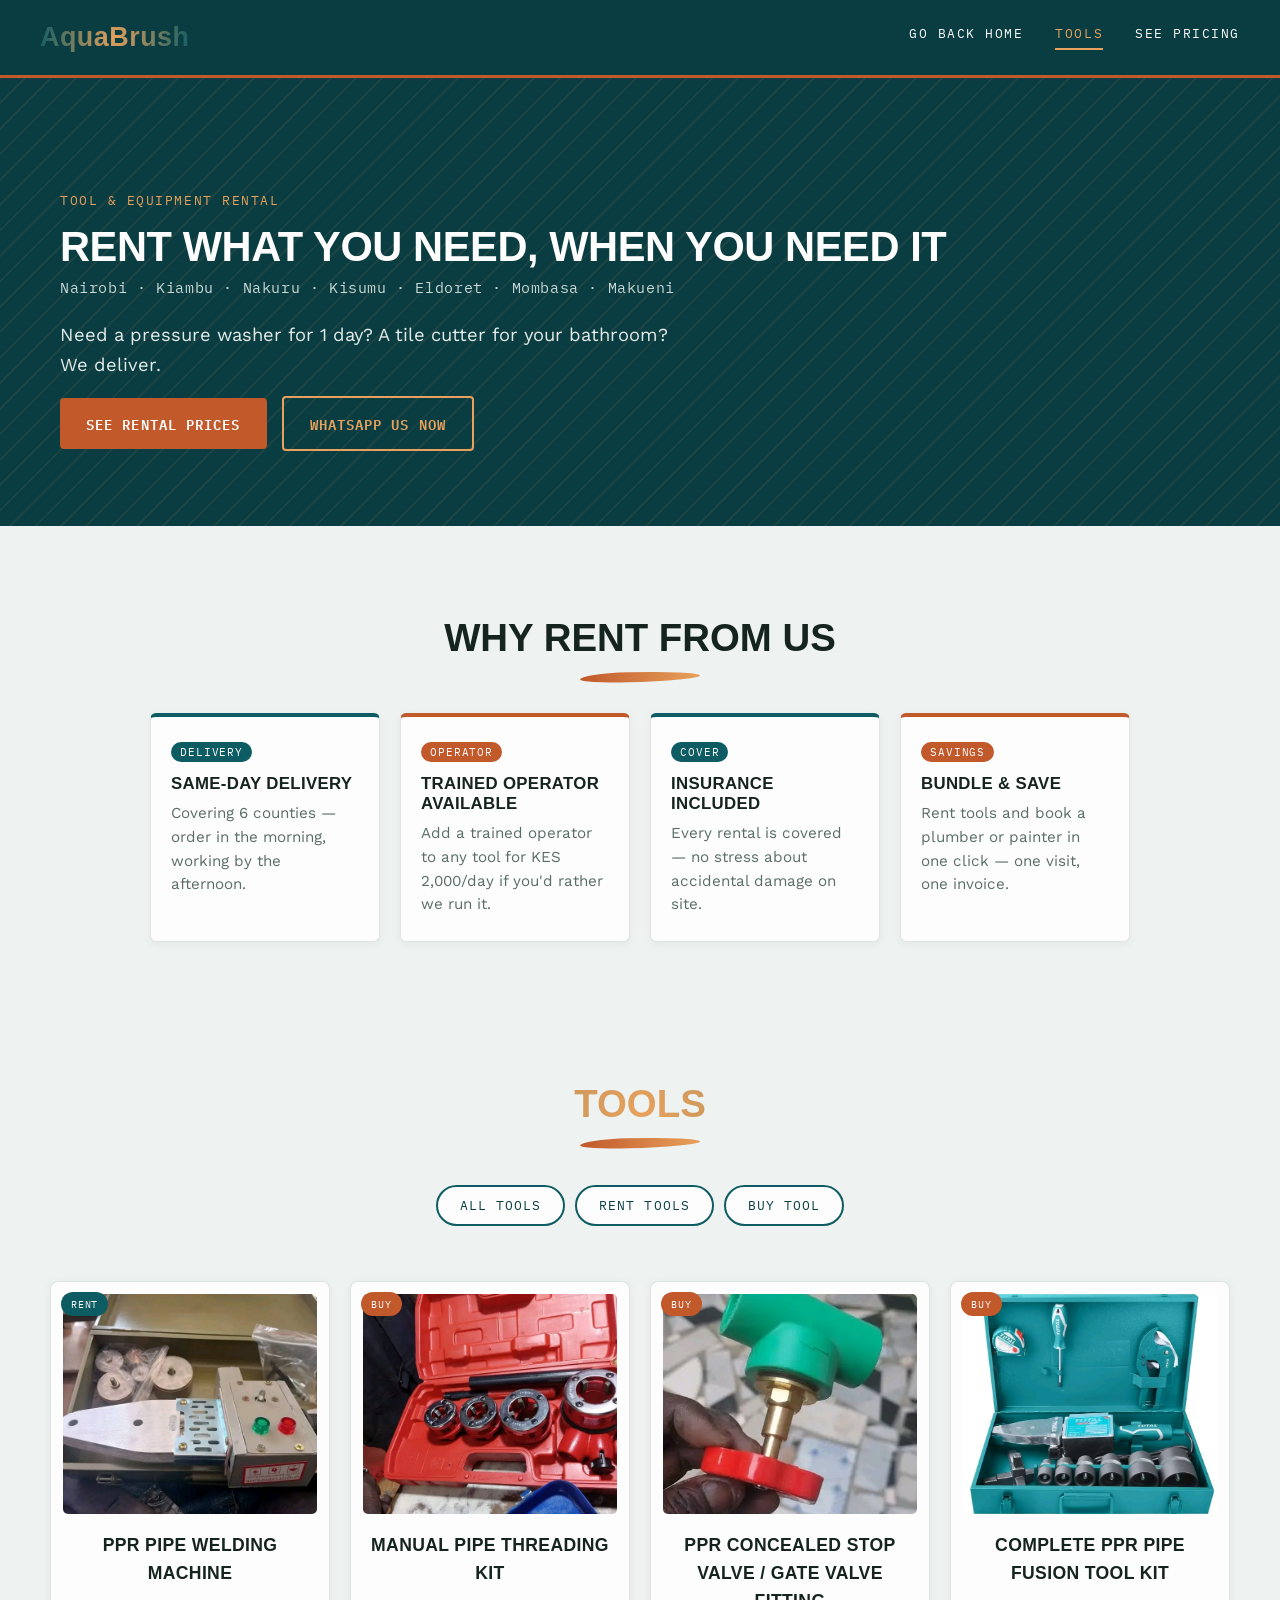
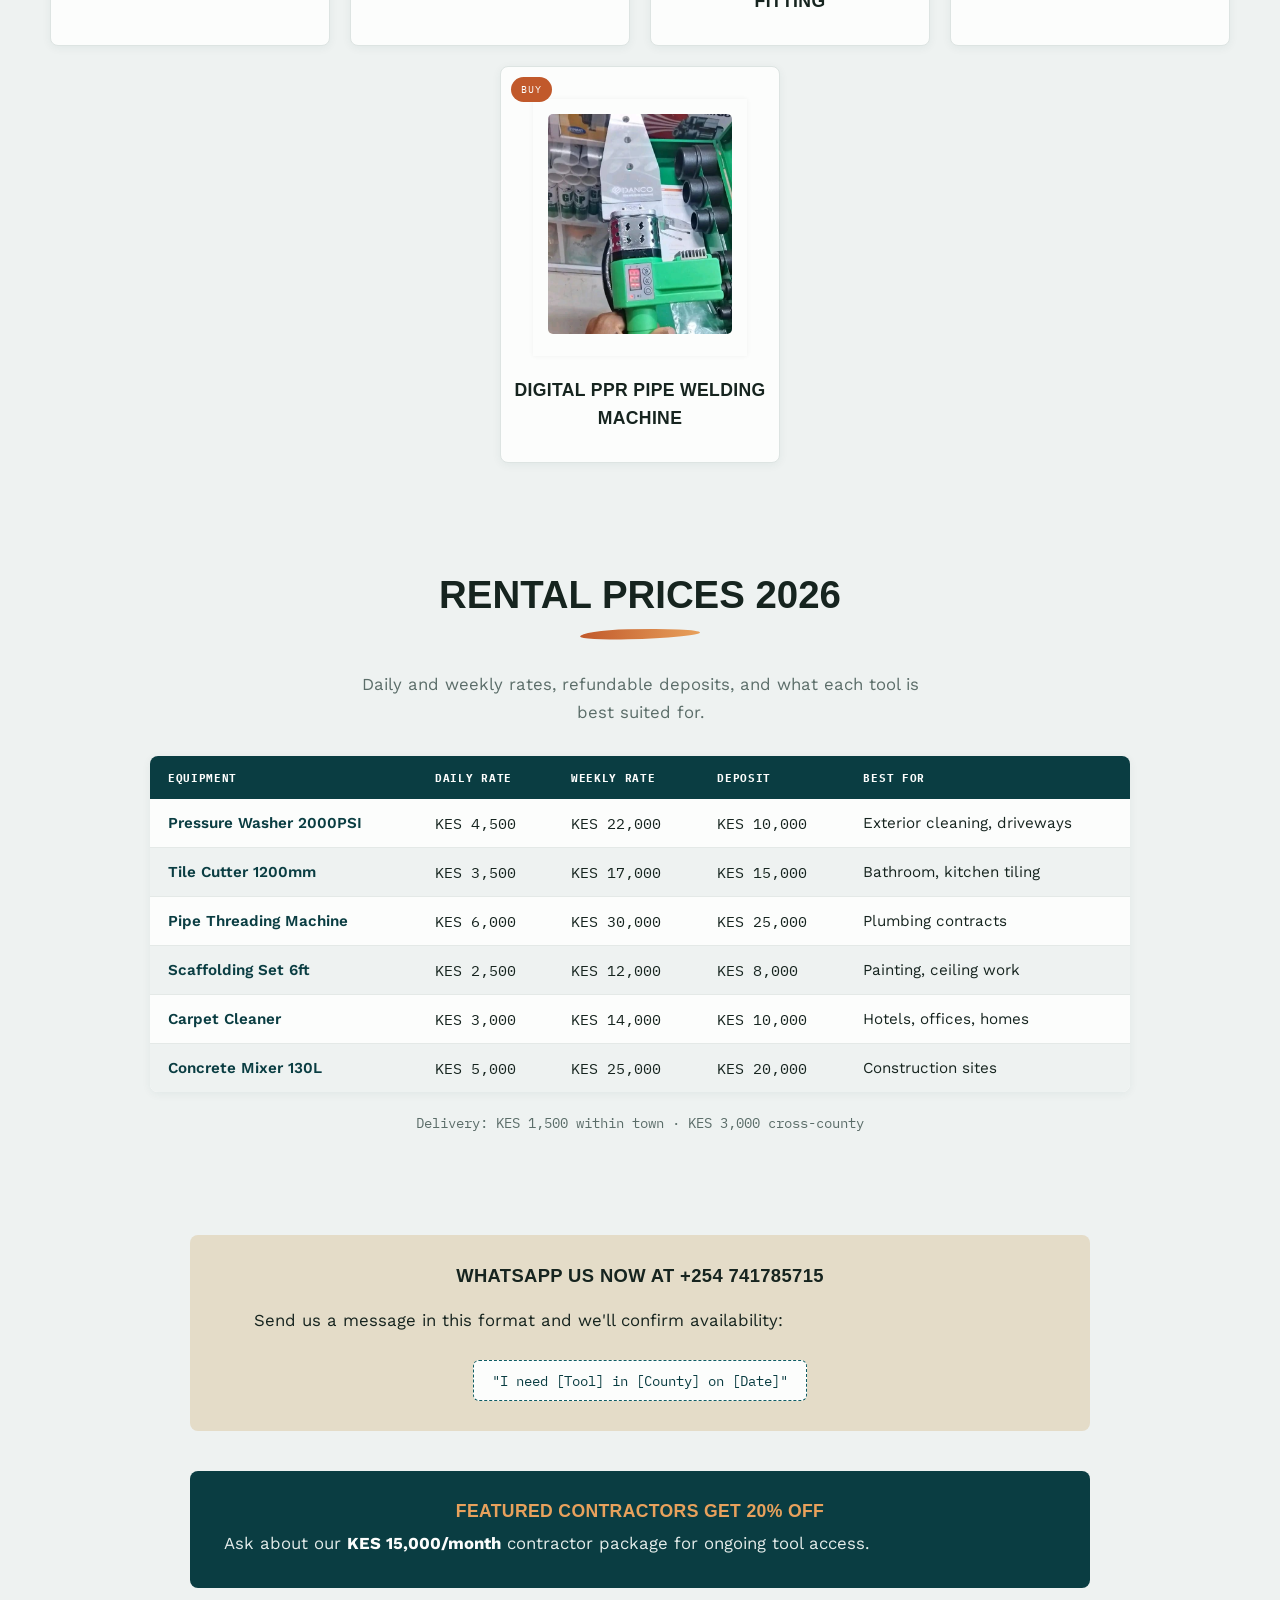
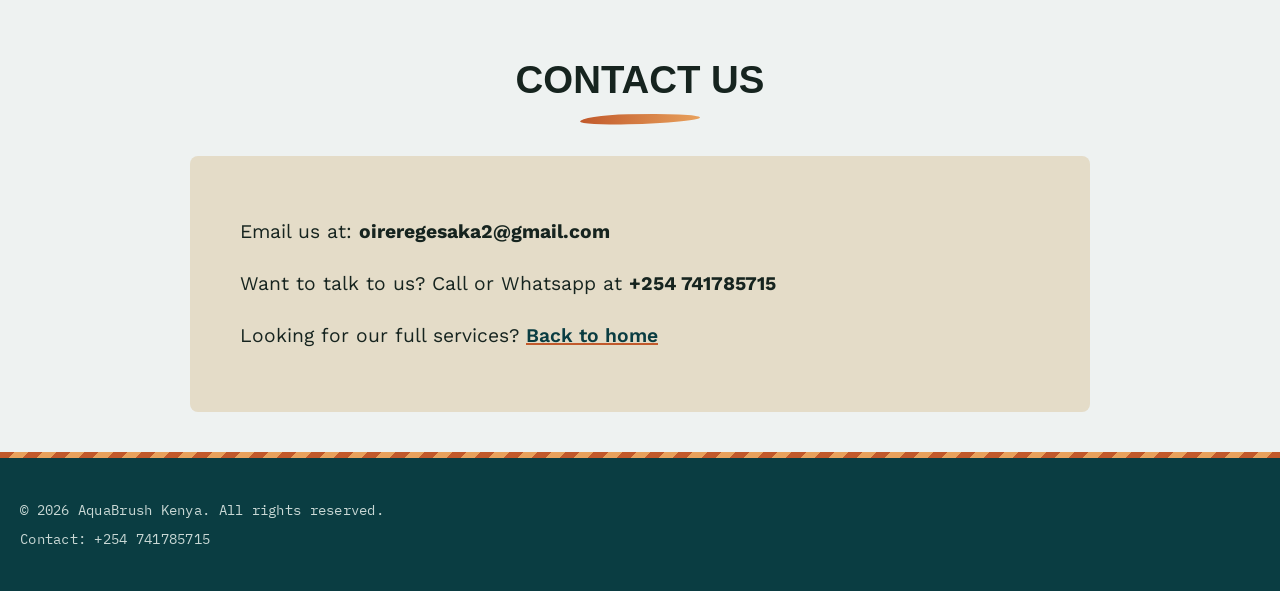
==== commit 56f9b028: "Update contact information and add Makueni county" ====
--- a/page.html
+++ b/page.html
@@ -23,7 +23,7 @@
         <div class="rental-hero__inner">
             <p class="eyebrow">Tool &amp; Equipment Rental</p>
             <h1>Rent What You Need, When You Need It</h1>
-            <p class="counties">Nairobi &middot; Kiambu &middot; Nakuru &middot; Kisumu &middot; Eldoret &middot; Mombasa</p>
+            <p class="counties">Nairobi &middot; Kiambu &middot; Nakuru &middot; Kisumu &middot; Eldoret &middot; Mombasa &middot; Makueni</p>
             <p class="lede">Need a pressure washer for 1 day? A tile cutter for your bathroom? We deliver.</p>
             <button class="top-contact-btn" onclick="window.location.href='#pricing'">See rental prices</button>
             <button class="top-contact-btn" onclick="window.location.href='#whatsapp'">WhatsApp us now</button>
@@ -186,7 +186,7 @@
     <!-- ============ WhatsApp CTA ============ -->
     <section class="reveal" id="whatsapp">
         <div class="whatsapp-banner">
-            <h3>WhatsApp Us Now</h3>
+            <h3>WhatsApp Us Now at <strong>+254 741785715</strong></h3>
             <p>Send us a message in this format and we'll confirm availability:</p>
             <span class="whatsapp-example">"I need [Tool] in [County] on [Date]"</span>
         </div>
@@ -201,7 +201,8 @@
     <section class="contact_section reveal" id="contact_us">
         <h2>Contact Us</h2>
         <div class="contact_us">
-            <p>Want to know more about us? Contact us at <a href="https://www.jw.org/en/" target="_blank">jw.org</a></p>
+            <p>Email us at: <strong>oireregesaka2@gmail.com</strong></p>
+            <p>Want to talk to us? Call or Whatsapp at <b>+254 741785715</b></p>
             <p>Looking for our full services? <a href="index.html">Back to home</a></p>
         </div>
     </section>
@@ -209,7 +210,7 @@
     <section id="footer" class="reveal">
         <footer>
             <p>&copy; 2026 AquaBrush Kenya. All rights reserved.</p>
-            <p>Contact: +254 700 000 000</p>
+            <p>Contact: +254 741785715</p>
         </footer>
     </section>
 
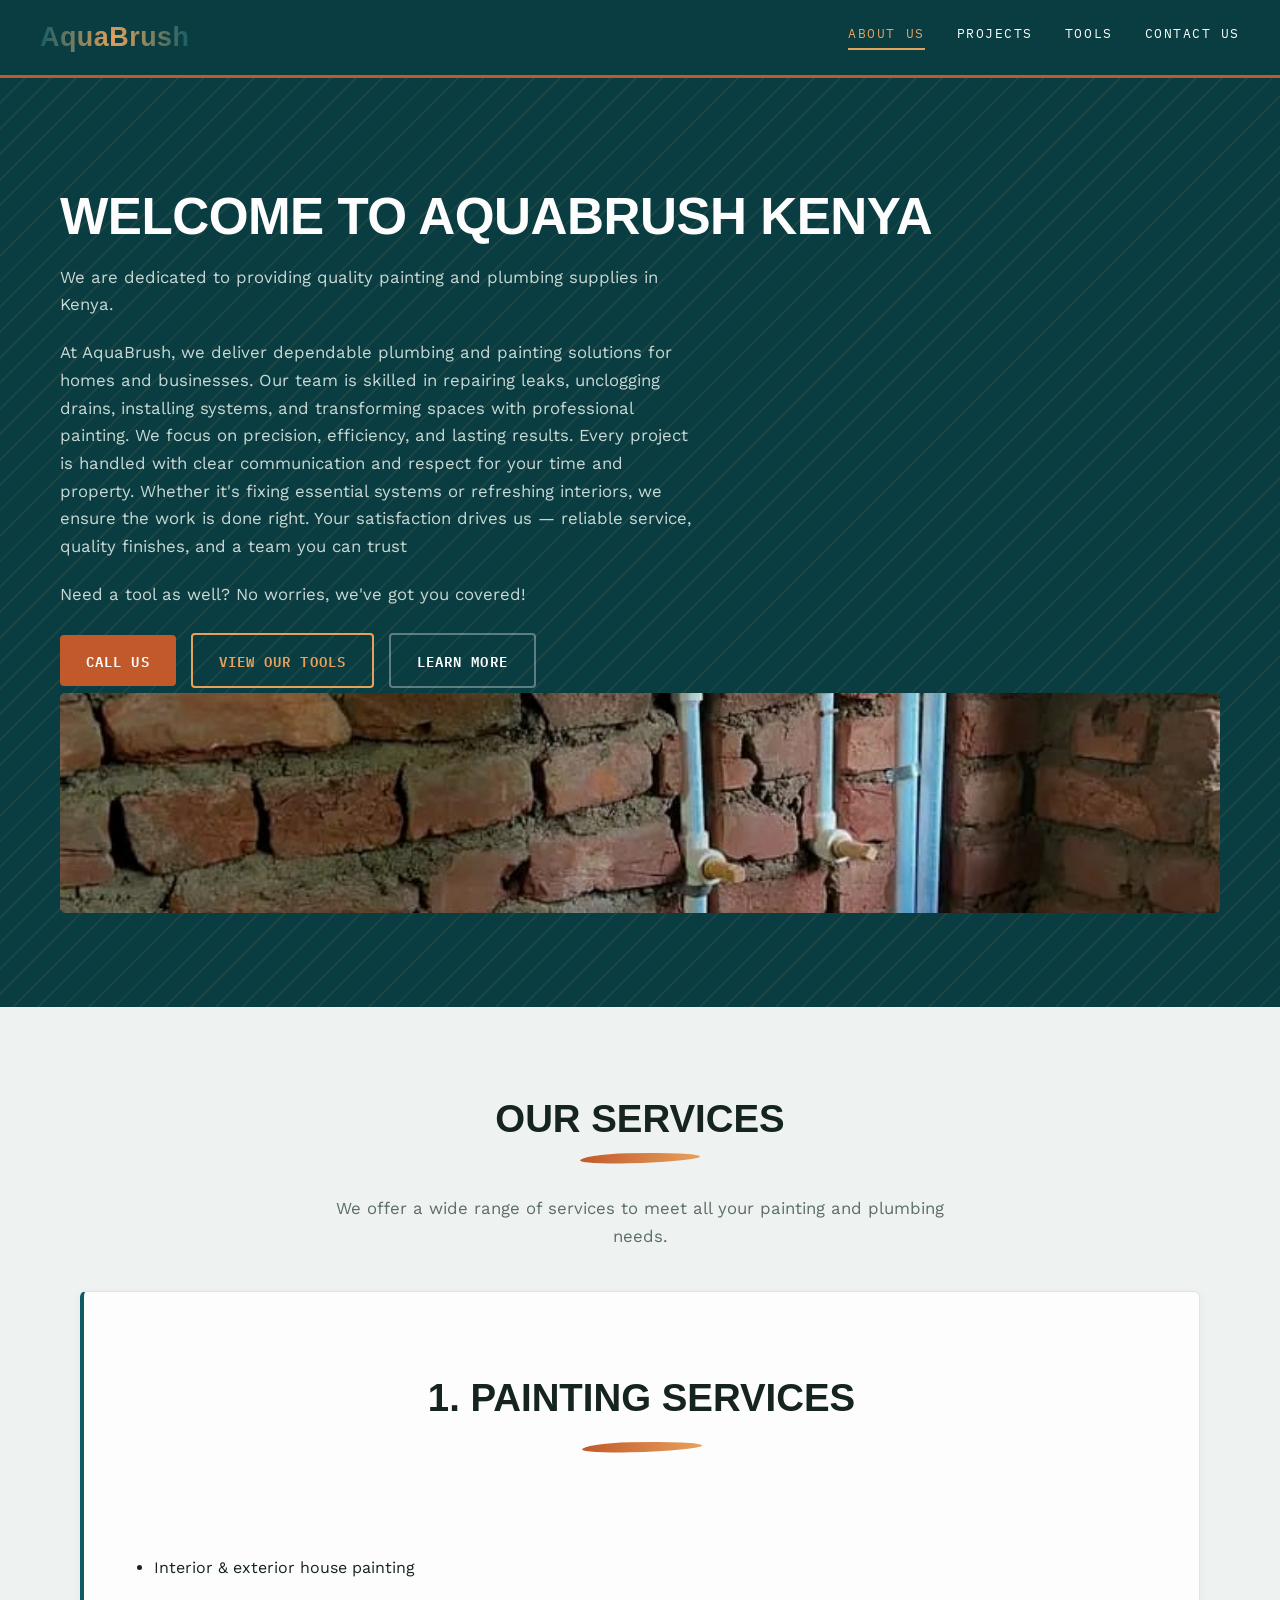
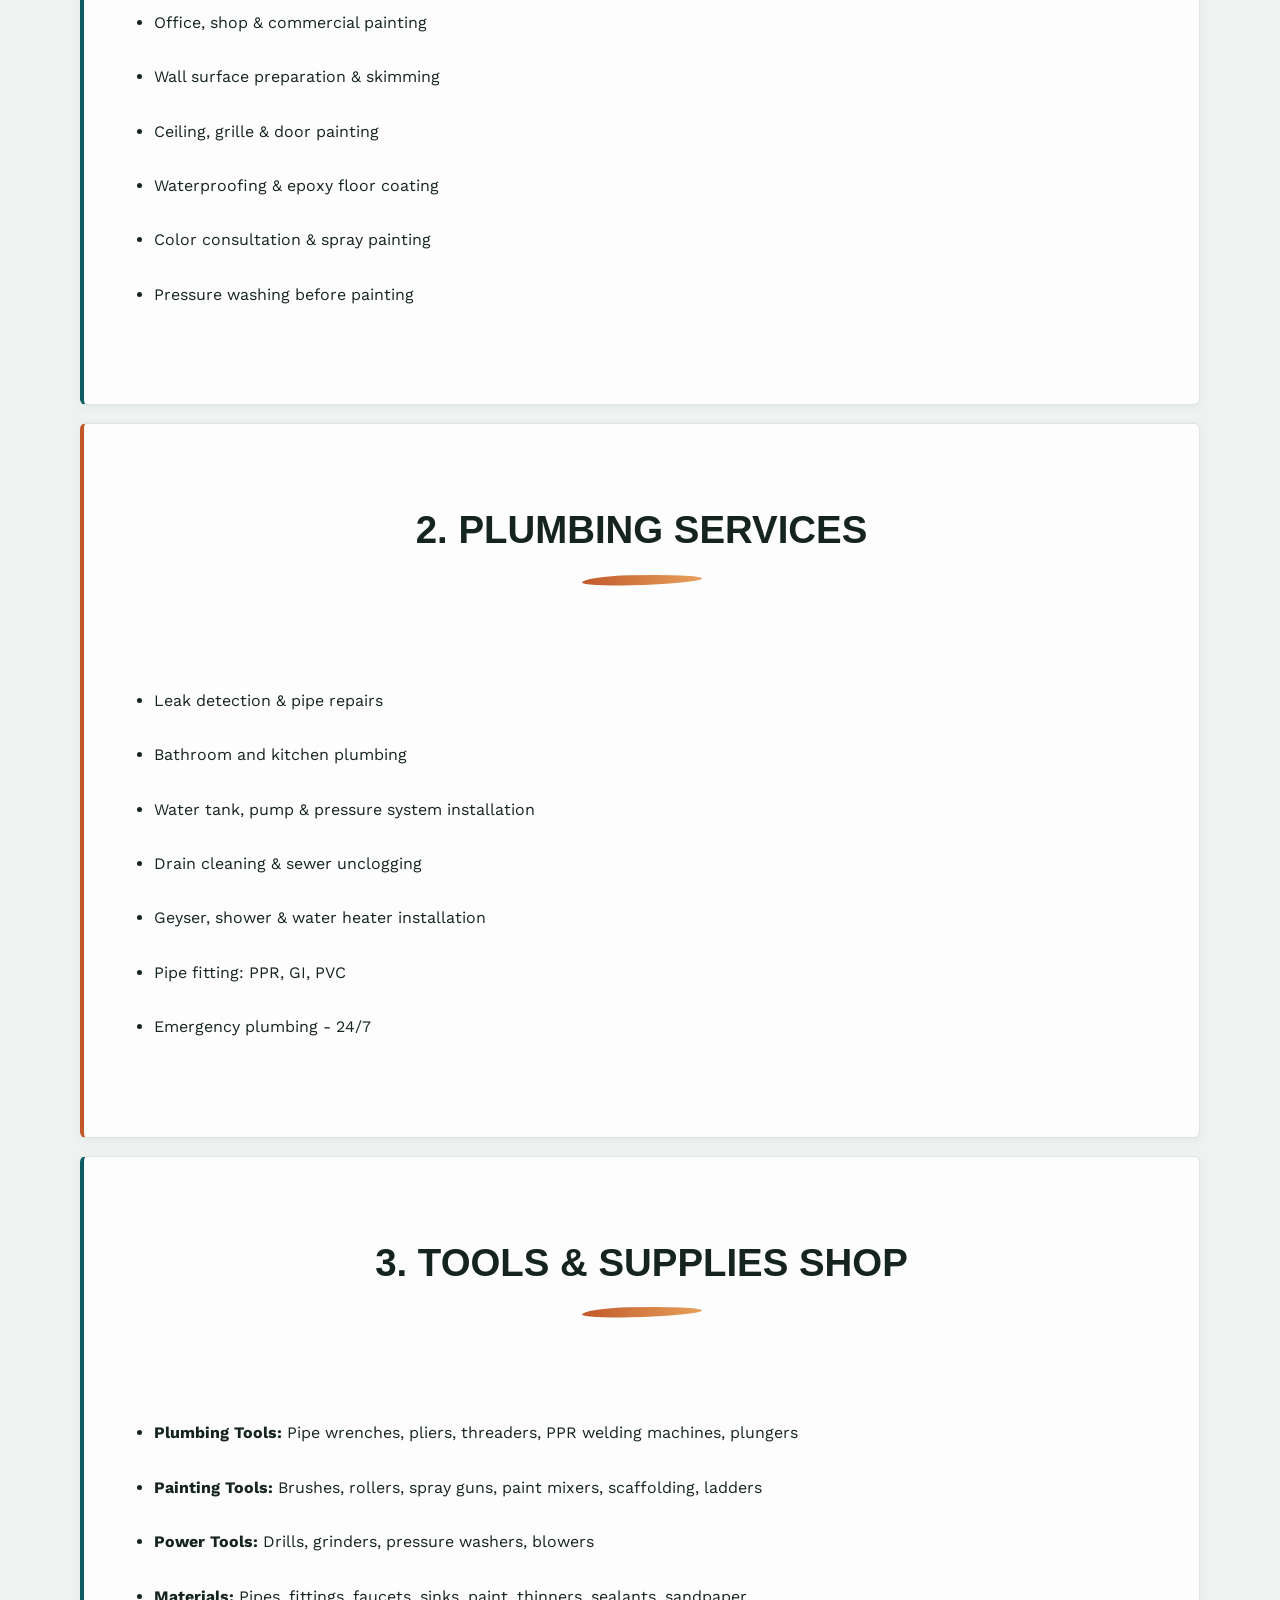
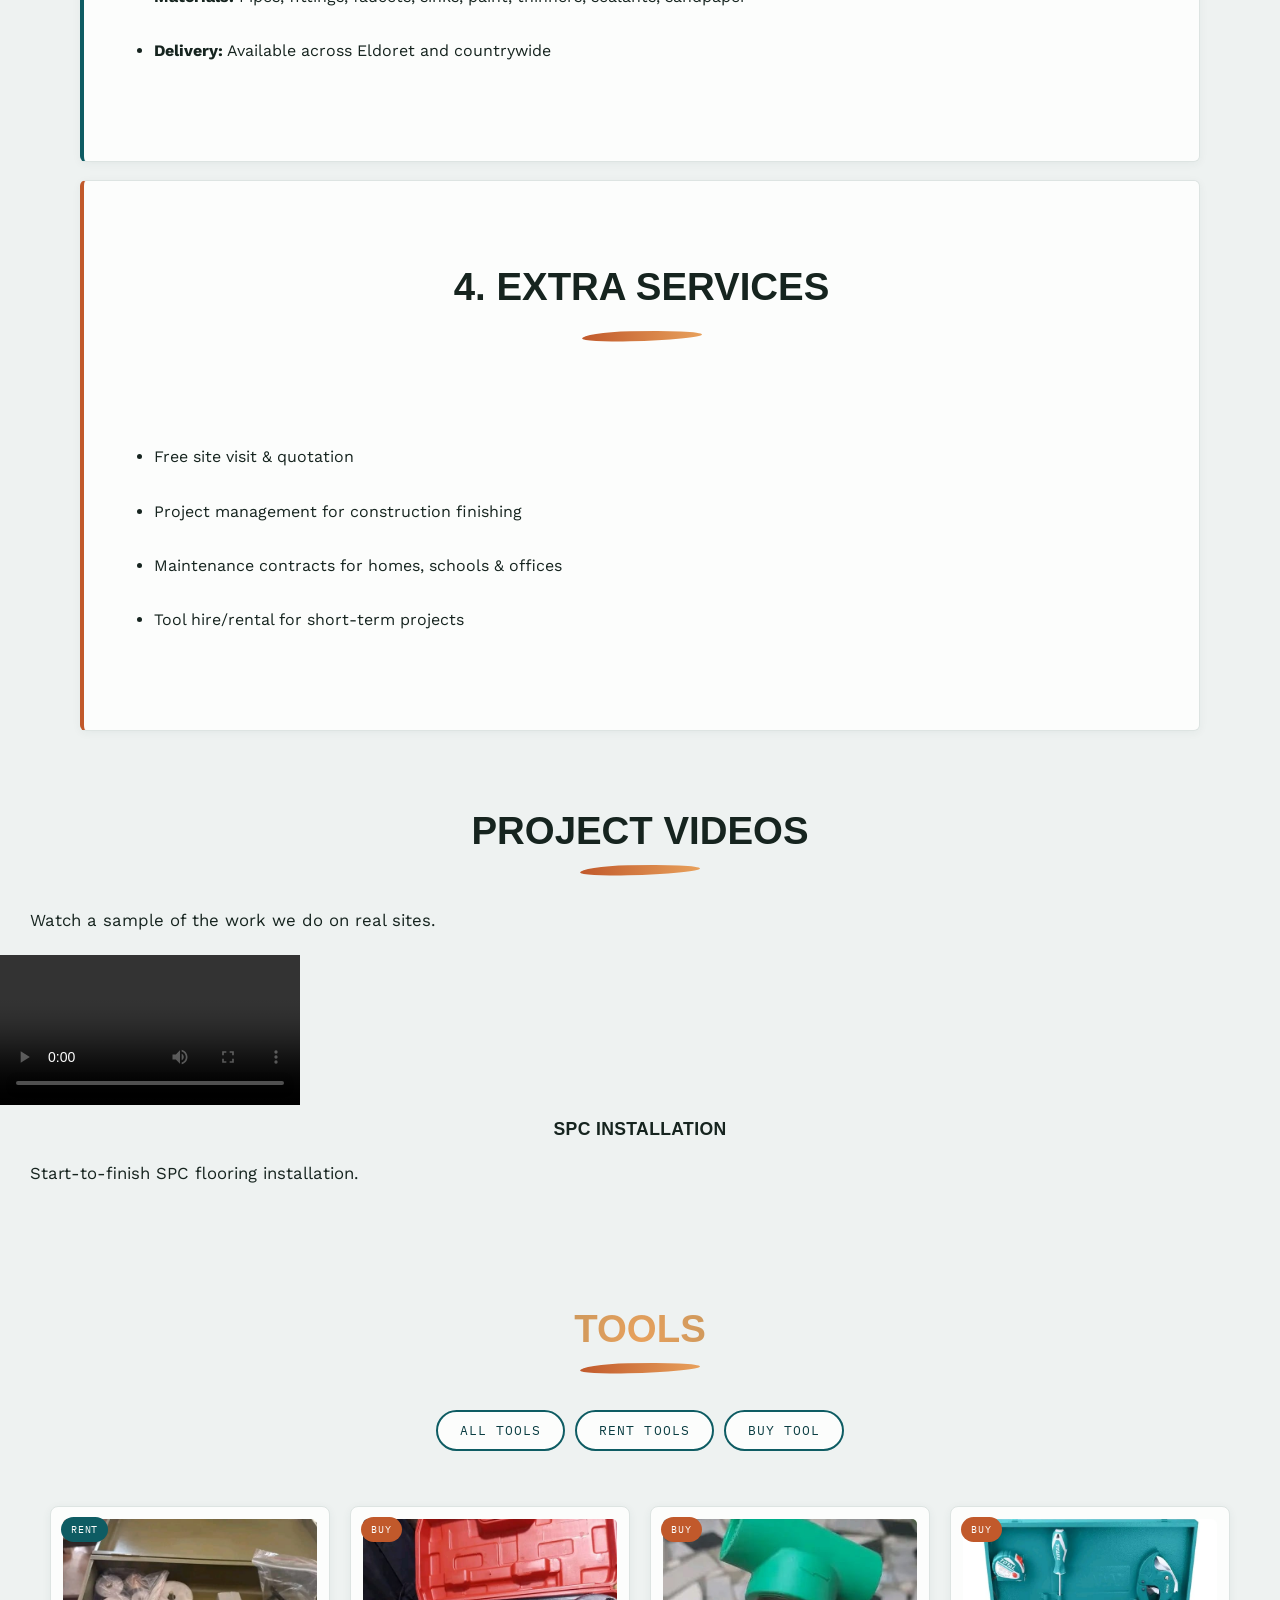
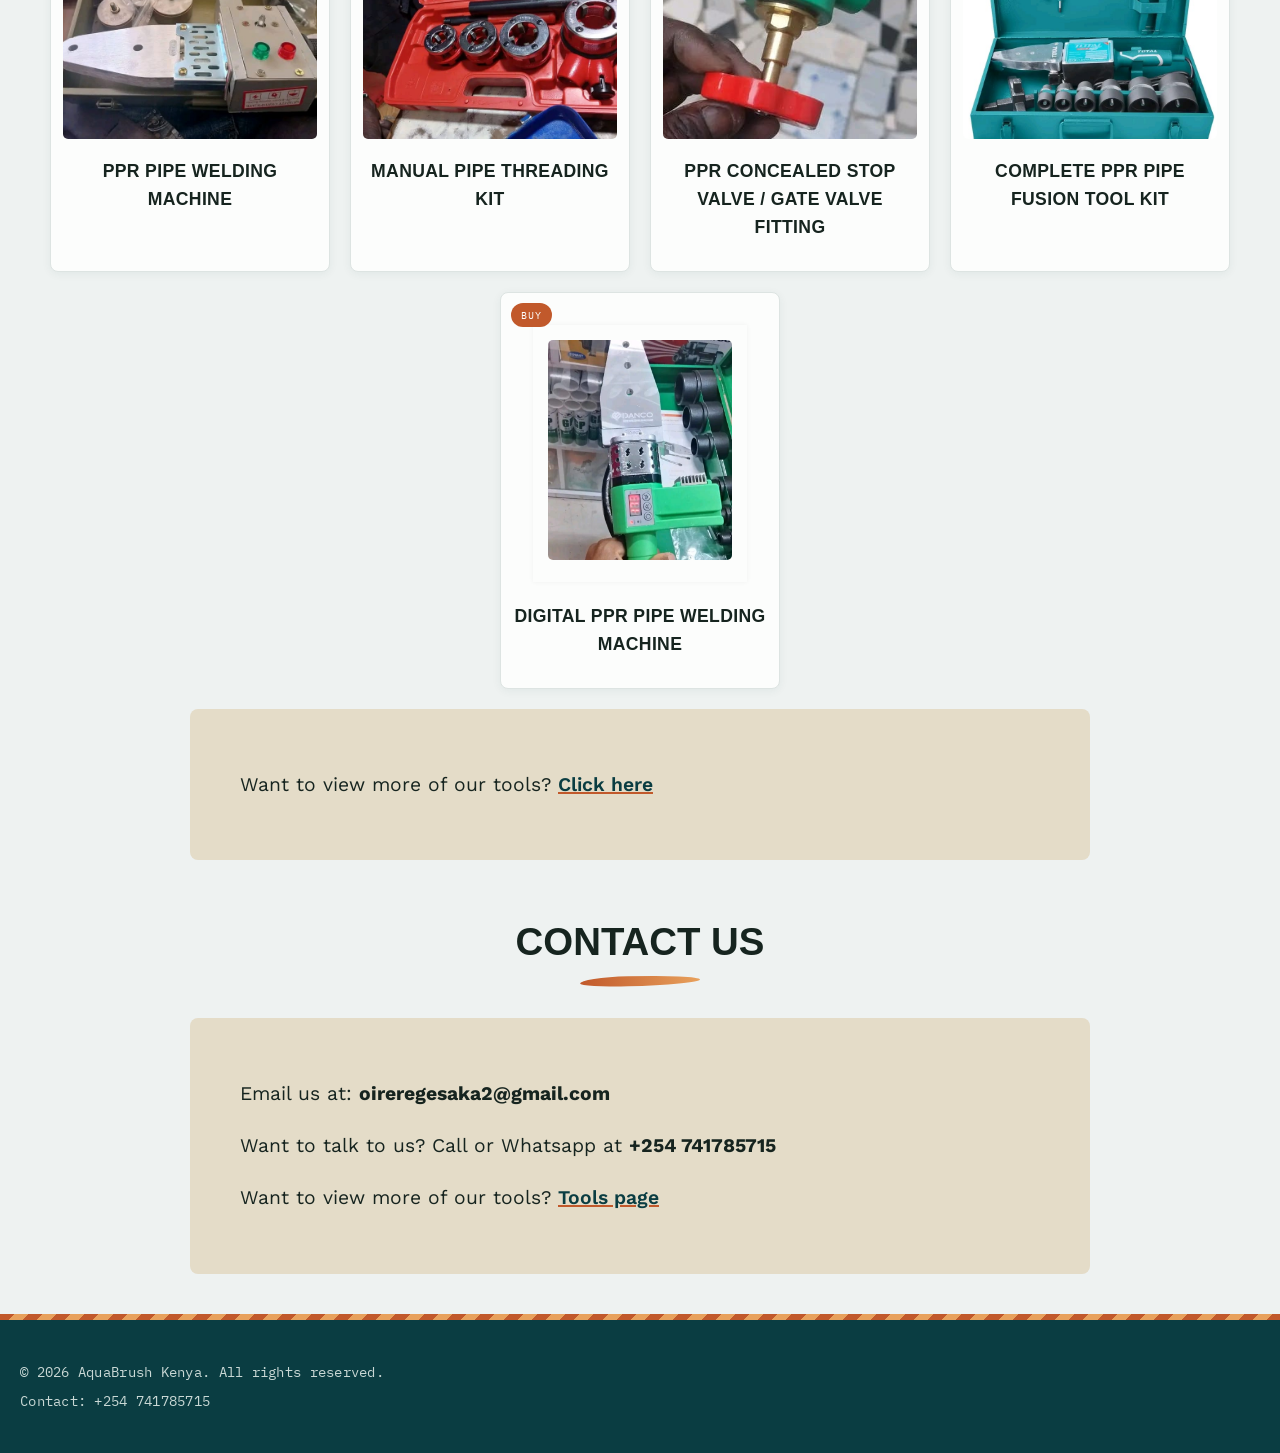
==== commit a9363a06: "Update page title and restructure content sections" ====
--- a/page.html
+++ b/page.html
@@ -3,7 +3,7 @@
 <head>
     <meta charset="UTF-8">
     <meta name="viewport" content="width=device-width, initial-scale=1.0">
-    <title>Tool & Equipment Rental | AquaBrush Kenya</title>
+    <title>Quality Painting & Plumbing</title>
     <link rel="stylesheet" href="two2.css">
 </head>
 
@@ -12,53 +12,140 @@
     <nav>
         <b class="Radial-text-gradient"><p>AquaBrush</p></b>
         <div class="nav__links">
-            <a href="index.html#hero" class="nav__link">Go back Home</a>
-            <a href="page.html" class="nav__link active">Tools</a>
-            <a href="#pricing" class="nav__link">See Pricing</a>
+            <a href="#hero" class="nav__link active">About Us</a>
+            <a href="#projects" class="nav__link">Projects</a>
+            <a href="#body" class="nav__link">Tools</a>
+            <a href="#contact_us" class="nav__link">Contact Us</a>
         </div>
     </nav>
 
-    <!-- ============ Rental hero ============ -->
-    <section class="rental-hero" id="rental-hero">
-        <div class="rental-hero__inner">
-            <p class="eyebrow">Tool &amp; Equipment Rental</p>
-            <h1>Rent What You Need, When You Need It</h1>
-            <p class="counties">Nairobi &middot; Kiambu &middot; Nakuru &middot; Kisumu &middot; Eldoret &middot; Mombasa &middot; Makueni</p>
-            <p class="lede">Need a pressure washer for 1 day? A tile cutter for your bathroom? We deliver.</p>
-            <button class="top-contact-btn" onclick="window.location.href='#pricing'">See rental prices</button>
-            <button class="top-contact-btn" onclick="window.location.href='#whatsapp'">WhatsApp us now</button>
-        </div>
-    </section>
-
-    <!-- ============ Why rent from us ============ -->
-    <section class="why-rent reveal" id="why-rent">
-        <h2>Why Rent From Us</h2>
-        <div class="why-rent__grid">
-            <div class="why-rent__card">
-                <span class="tag">Delivery</span>
-                <h3>Same-Day Delivery</h3>
-                <p>Covering 6 counties — order in the morning, working by the afternoon.</p>
+    <section class="hero" id="hero">
+        <div class="hero__inner">
+            <div class="hero__content">
+                <div>
+                    <h1>Welcome to AquaBrush Kenya</h1>
+                    <p>We are dedicated to providing quality painting and plumbing supplies in Kenya.</p>
+                    <p>At AquaBrush, we deliver dependable plumbing and painting solutions for homes and businesses. Our team is skilled in repairing leaks, unclogging drains, installing systems, and transforming spaces with professional painting.
+
+We focus on precision, efficiency, and lasting results. Every project is handled with clear communication and respect for your time and property. Whether it's fixing essential systems or refreshing interiors, we ensure the work is done right.
+
+Your satisfaction drives us — reliable service, quality finishes, and a team you can trust</p>
+                    <p>Need a tool as well? No worries, we've got you covered!</p>
+                </div>
+
+                <button class="top-contact-btn" onclick="window.location.href='#contact_us'">Call us</button>
+                <button class="top-contact-btn" onclick="window.location.href='#body'">View our tools</button>
+                <button class="top-contact-btn" onclick="window.location.href='#footer'">Learn more</button>
             </div>
-            <div class="why-rent__card">
-                <span class="tag">Operator</span>
-                <h3>Trained Operator Available</h3>
-                <p>Add a trained operator to any tool for KES 2,000/day if you'd rather we run it.</p>
+
+            <div class="hero__media">
+                <img src="isohs projects/WhatsApp Image 2026-07-28 at 20.56.13.jpeg" alt="AquaBrush technician at work">
             </div>
-            <div class="why-rent__card">
-                <span class="tag">Cover</span>
-                <h3>Insurance Included</h3>
-                <p>Every rental is covered — no stress about accidental damage on site.</p>
-            </div>
-            <div class="why-rent__card">
-                <span class="tag">Savings</span>
-                <h3>Bundle &amp; Save</h3>
-                <p>Rent tools and book a plumber or painter in one click — one visit, one invoice.</p>
-            </div>
-        </div>
-    </section>
-
-    <!-- ============ Existing tools for sale/hire ============ -->
+        </div>
+    </section>
+
+    <!-- ============ Services (cards now flow in rows) ============ -->
+    <section id="services" class="reveal">
+        <h2>Our Services</h2>
+        <p>We offer a wide range of services to meet all your painting and plumbing needs.</p>
+
+        <div class="services-grid">
+
+            <article class="service_boxes">
+                <div>
+                    <h2>1. Painting Services</h2>
+                    <ul>
+                        <li>Interior &amp; exterior house painting</li>
+                        <li>Office, shop &amp; commercial painting</li>
+                        <li>Wall surface preparation &amp; skimming</li>
+                        <li>Ceiling, grille &amp; door painting</li>
+                        <li>Waterproofing &amp; epoxy floor coating</li>
+                        <li>Color consultation &amp; spray painting</li>
+                        <li>Pressure washing before painting</li>
+                    </ul>
+                </div>
+            </article>
+
+            <article class="service_boxes">
+                <div>
+                    <h2>2. Plumbing Services</h2>
+                    <ul>
+                        <li>Leak detection &amp; pipe repairs</li>
+                        <li>Bathroom and kitchen plumbing</li>
+                        <li>Water tank, pump &amp; pressure system installation</li>
+                        <li>Drain cleaning &amp; sewer unclogging</li>
+                        <li>Geyser, shower &amp; water heater installation</li>
+                        <li>Pipe fitting: PPR, GI, PVC</li>
+                        <li>Emergency plumbing - 24/7</li>
+                    </ul>
+                </div>
+            </article>
+
+            <article class="service_boxes">
+                <div>
+                    <h2>3. Tools &amp; Supplies Shop</h2>
+                    <ul>
+                        <li><strong>Plumbing Tools:</strong> Pipe wrenches, pliers, threaders, PPR welding machines, plungers</li>
+                        <li><strong>Painting Tools:</strong> Brushes, rollers, spray guns, paint mixers, scaffolding, ladders</li>
+                        <li><strong>Power Tools:</strong> Drills, grinders, pressure washers, blowers</li>
+                        <li><strong>Materials:</strong> Pipes, fittings, faucets, sinks, paint, thinners, sealants, sandpaper</li>
+                        <li><strong>Delivery:</strong> Available across Eldoret and countrywide</li>
+                    </ul>
+                </div>
+            </article>
+
+            <article class="service_boxes">
+                <div>
+                    <h2>4. Extra Services</h2>
+                    <ul>
+                        <li>Free site visit &amp; quotation</li>
+                        <li>Project management for construction finishing</li>
+                        <li>Maintenance contracts for homes, schools &amp; offices</li>
+                        <li>Tool hire/rental for short-term projects</li>
+                    </ul>
+                </div>
+            </article>
+
+        </div>
+    </section>
+
+    <!-- ============ Project videos ============ -->
+    <section id="projects" class="projects-videos reveal">
+        <h2>Project Videos</h2>
+        <p>Watch a sample of the work we do on real sites.</p>
+
+        <div class="video-grid">
+
+            <article class="video-card">
+                <video controls preload="metadata">
+                    <source src="spc_installation.mp4" type="video/mp4">
+                    Your browser does not support the video tag.
+                </video>
+                <div class="video-card__info">
+                    <h3>SPC Installation</h3>
+                    <p>Start-to-finish SPC flooring installation.</p>
+                </div>
+            </article>
+
+            <!-- Copy this block for each new video.
+                 Add poster="your-thumbnail.jpg" to the <video> tag for a custom thumbnail.
+
+            <article class="video-card">
+                <video controls preload="metadata">
+                    <source src="your_video.mp4" type="video/mp4">
+                </video>
+                <div class="video-card__info">
+                    <h3>Project title</h3>
+                    <p>One-line description.</p>
+                </div>
+            </article>
+            -->
+
+        </div>
+    </section>
+
     <section id="body" class="body reveal">
+
         <h2 class="Radial-text-gradient">Tools</h2>
 
         <div class="filter_btns">
@@ -115,95 +202,18 @@
             </article>
 
         </div>
-    </section>
-
-    <!-- ============ Rental pricing table ============ -->
-    <section class="pricing reveal" id="pricing">
-        <h2>Rental Prices 2026</h2>
-        <p class="pricing-note">Daily and weekly rates, refundable deposits, and what each tool is best suited for.</p>
-
-        <div class="pricing-table-wrap">
-            <table class="pricing-table">
-                <thead>
-                    <tr>
-                        <th>Equipment</th>
-                        <th>Daily Rate</th>
-                        <th>Weekly Rate</th>
-                        <th>Deposit</th>
-                        <th>Best For</th>
-                    </tr>
-                </thead>
-                <tbody>
-                    <tr>
-                        <td class="equipment-name">Pressure Washer 2000PSI</td>
-                        <td class="rate">KES 4,500</td>
-                        <td class="rate">KES 22,000</td>
-                        <td class="rate">KES 10,000</td>
-                        <td>Exterior cleaning, driveways</td>
-                    </tr>
-                    <tr>
-                        <td class="equipment-name">Tile Cutter 1200mm</td>
-                        <td class="rate">KES 3,500</td>
-                        <td class="rate">KES 17,000</td>
-                        <td class="rate">KES 15,000</td>
-                        <td>Bathroom, kitchen tiling</td>
-                    </tr>
-                    <tr>
-                        <td class="equipment-name">Pipe Threading Machine</td>
-                        <td class="rate">KES 6,000</td>
-                        <td class="rate">KES 30,000</td>
-                        <td class="rate">KES 25,000</td>
-                        <td>Plumbing contracts</td>
-                    </tr>
-                    <tr>
-                        <td class="equipment-name">Scaffolding Set 6ft</td>
-                        <td class="rate">KES 2,500</td>
-                        <td class="rate">KES 12,000</td>
-                        <td class="rate">KES 8,000</td>
-                        <td>Painting, ceiling work</td>
-                    </tr>
-                    <tr>
-                        <td class="equipment-name">Carpet Cleaner</td>
-                        <td class="rate">KES 3,000</td>
-                        <td class="rate">KES 14,000</td>
-                        <td class="rate">KES 10,000</td>
-                        <td>Hotels, offices, homes</td>
-                    </tr>
-                    <tr>
-                        <td class="equipment-name">Concrete Mixer 130L</td>
-                        <td class="rate">KES 5,000</td>
-                        <td class="rate">KES 25,000</td>
-                        <td class="rate">KES 20,000</td>
-                        <td>Construction sites</td>
-                    </tr>
-                </tbody>
-            </table>
-        </div>
-
-        <p class="delivery-note">Delivery: KES 1,500 within town &middot; KES 3,000 cross-county</p>
-    </section>
-
-    <!-- ============ WhatsApp CTA ============ -->
-    <section class="reveal" id="whatsapp">
-        <div class="whatsapp-banner">
-            <h3>WhatsApp Us Now at <strong>+254 741785715</strong></h3>
-            <p>Send us a message in this format and we'll confirm availability:</p>
-            <span class="whatsapp-example">"I need [Tool] in [County] on [Date]"</span>
-        </div>
-
-        <div class="contractor-banner">
-            <h3>Featured Contractors Get 20% Off</h3>
-            <p>Ask about our <strong>KES 15,000/month</strong> contractor package for ongoing tool access.</p>
-        </div>
-    </section>
-
-    <!-- ============ Contact ============ -->
+
+        <div class="contact_us">
+            <p>Want to view more of our tools? <a href="page.html">Click here</a></p>
+        </div>
+    </section>
+
     <section class="contact_section reveal" id="contact_us">
         <h2>Contact Us</h2>
         <div class="contact_us">
             <p>Email us at: <strong>oireregesaka2@gmail.com</strong></p>
             <p>Want to talk to us? Call or Whatsapp at <b>+254 741785715</b></p>
-            <p>Looking for our full services? <a href="index.html">Back to home</a></p>
+            <p>Want to view more of our tools? <a href="page.html">Tools page</a></p>
         </div>
     </section>
 
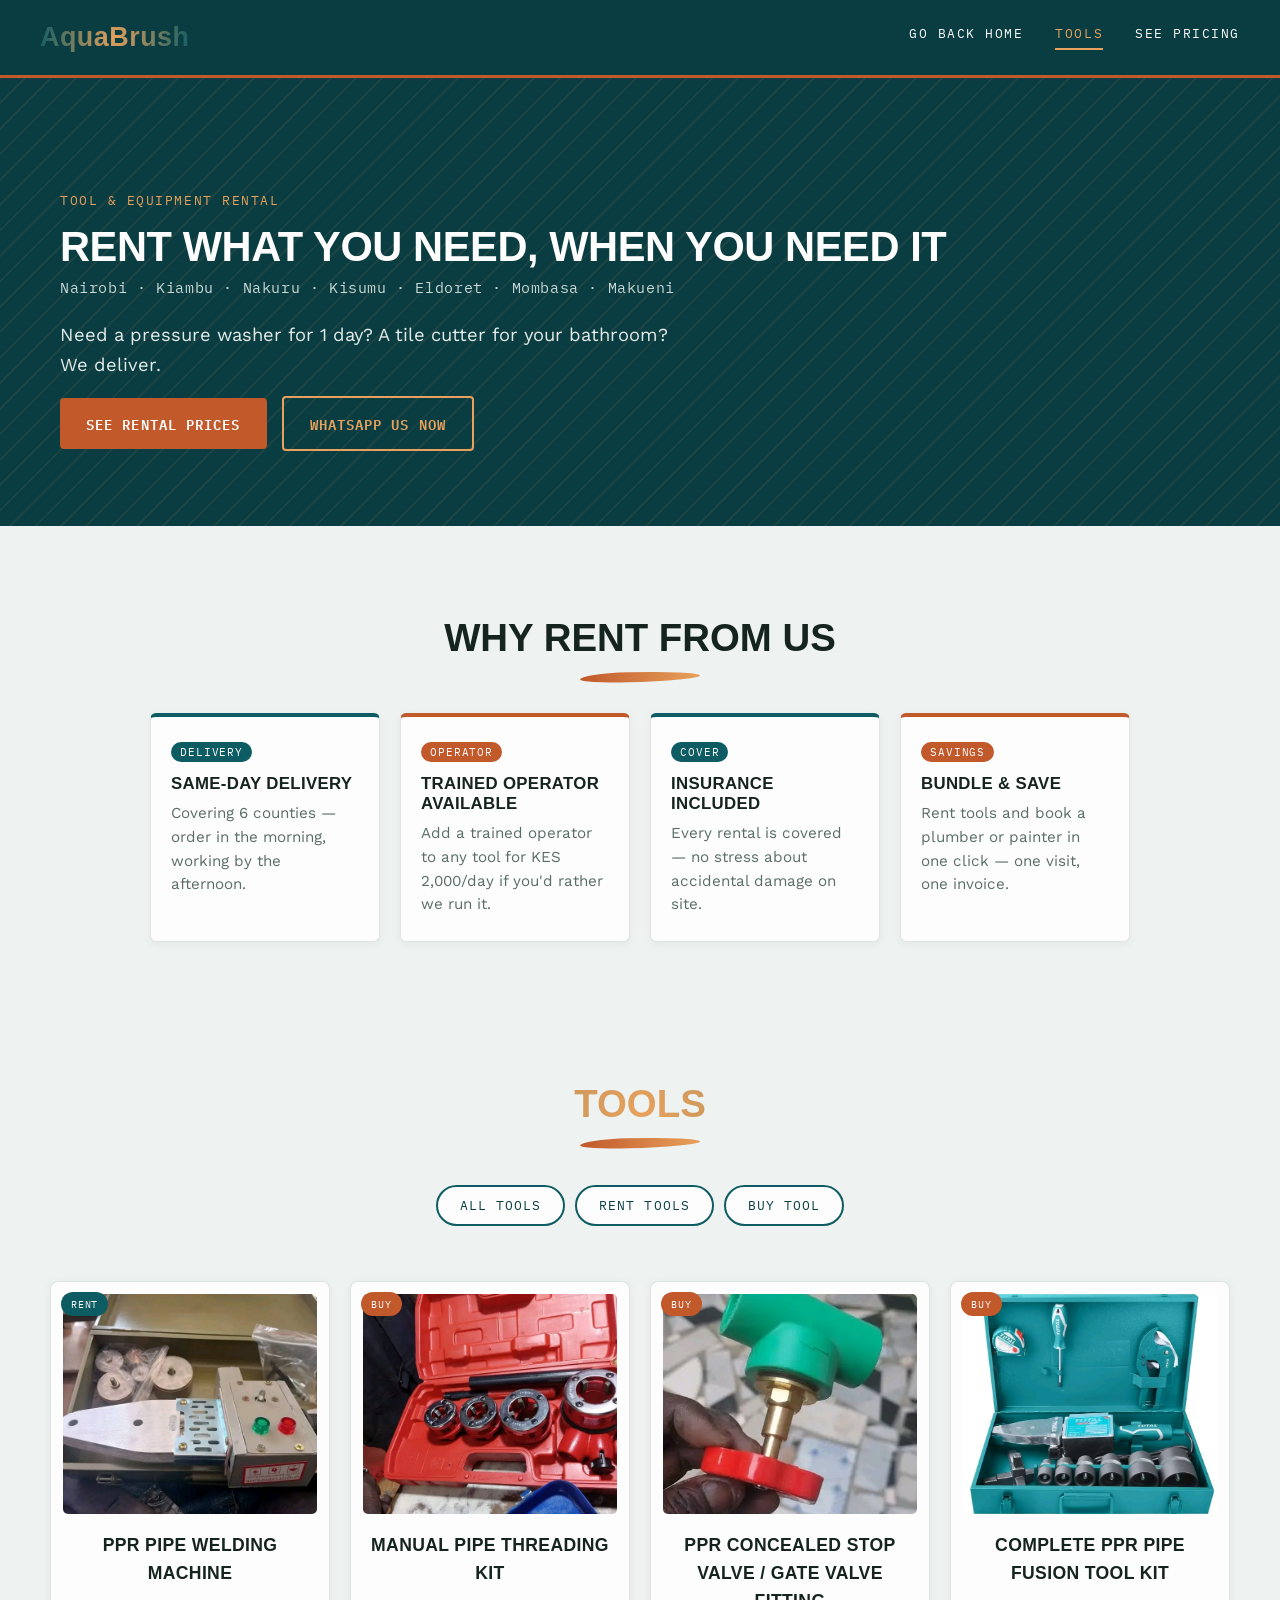
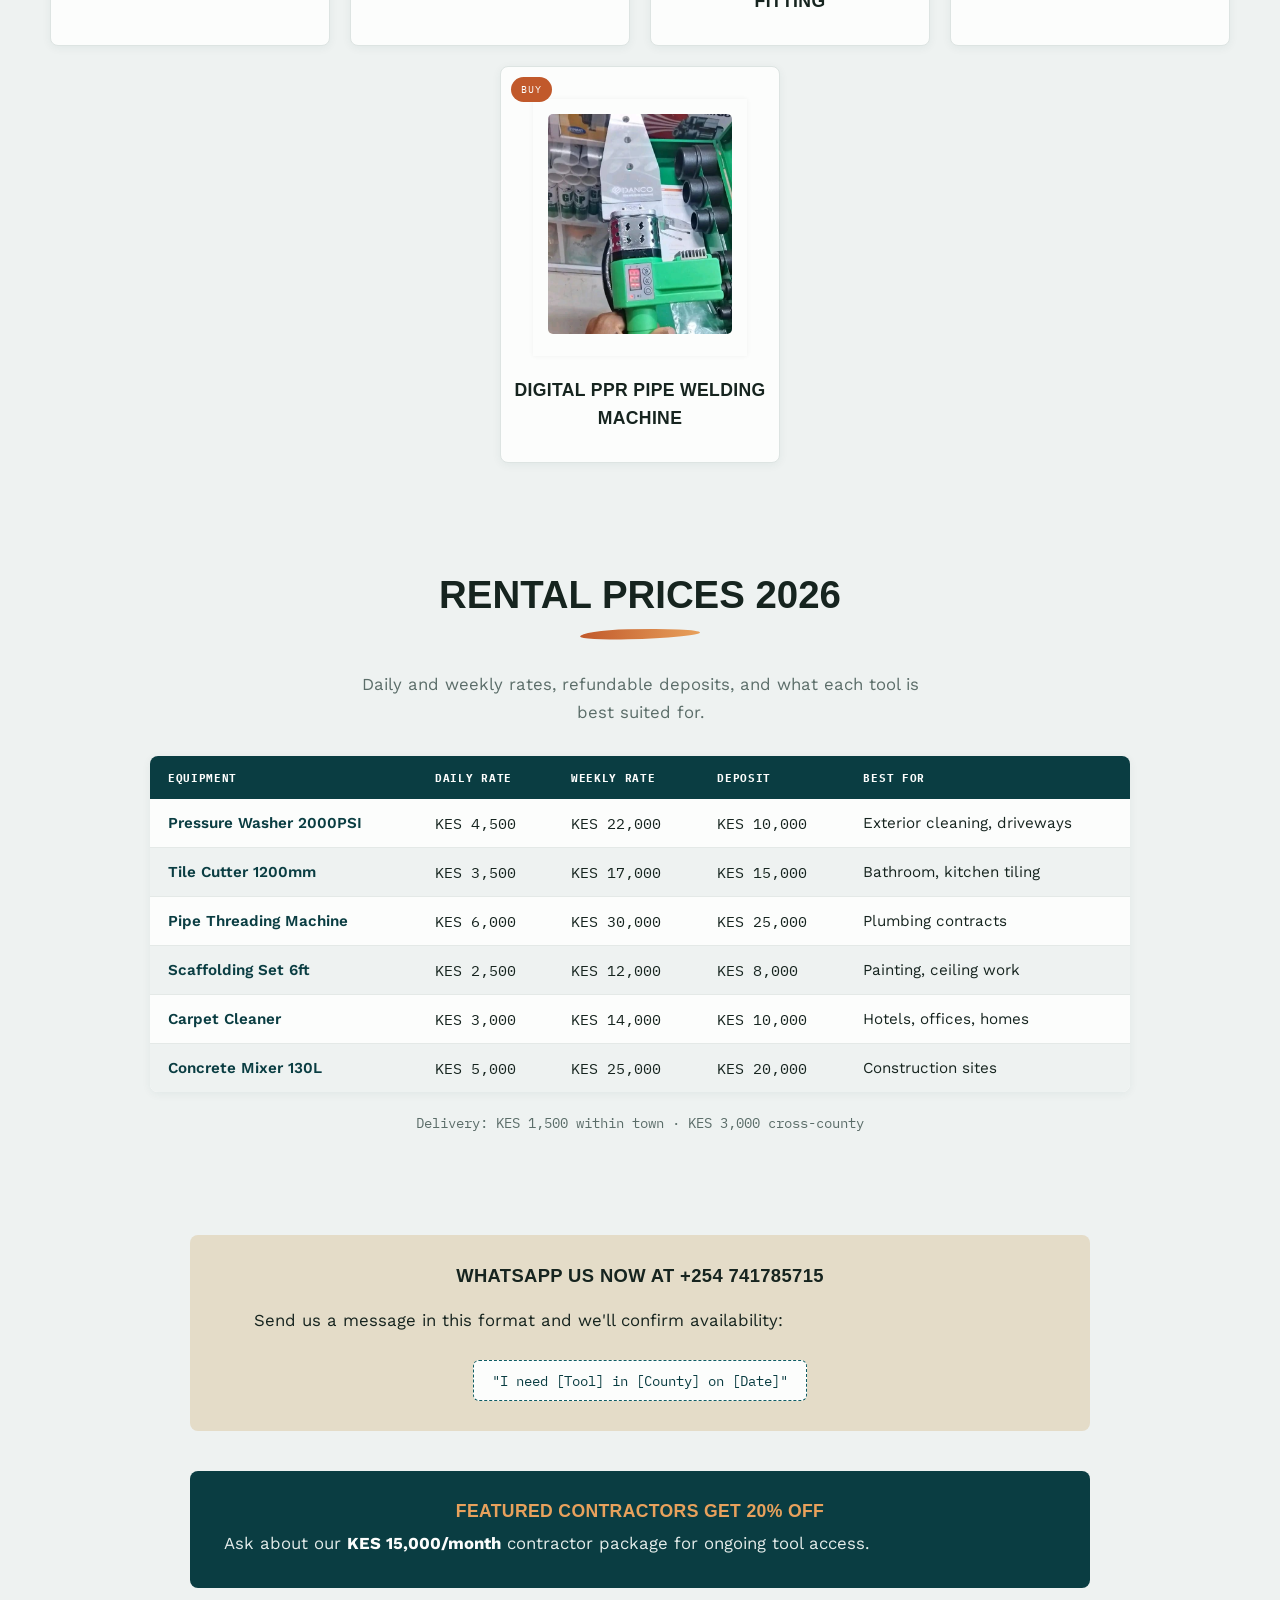
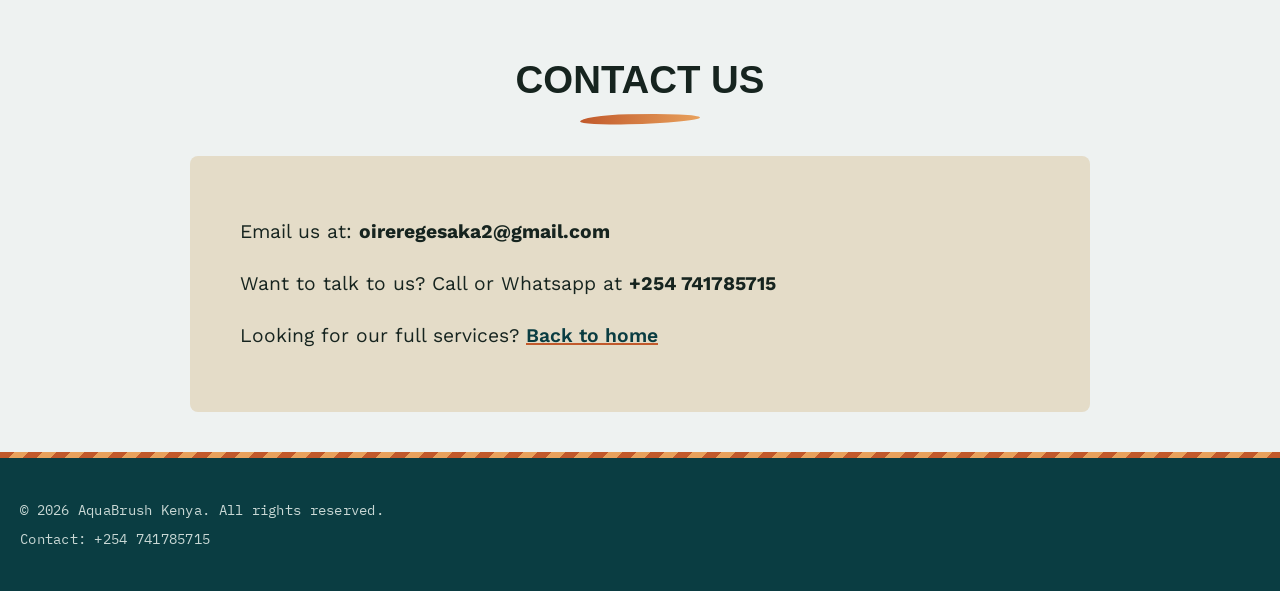
==== commit d33de2d2: "Update page title and navigation links for tools" ====
--- a/page.html
+++ b/page.html
@@ -3,7 +3,7 @@
 <head>
     <meta charset="UTF-8">
     <meta name="viewport" content="width=device-width, initial-scale=1.0">
-    <title>Quality Painting & Plumbing</title>
+    <title>Tool & Equipment Rental | AquaBrush Kenya</title>
     <link rel="stylesheet" href="two2.css">
 </head>
 
@@ -12,140 +12,53 @@
     <nav>
         <b class="Radial-text-gradient"><p>AquaBrush</p></b>
         <div class="nav__links">
-            <a href="#hero" class="nav__link active">About Us</a>
-            <a href="#projects" class="nav__link">Projects</a>
-            <a href="#body" class="nav__link">Tools</a>
-            <a href="#contact_us" class="nav__link">Contact Us</a>
+            <a href="index.html#hero" class="nav__link">Go back Home</a>
+            <a href="page.html" class="nav__link active">Tools</a>
+            <a href="#pricing" class="nav__link">See Pricing</a>
         </div>
     </nav>
 
-    <section class="hero" id="hero">
-        <div class="hero__inner">
-            <div class="hero__content">
-                <div>
-                    <h1>Welcome to AquaBrush Kenya</h1>
-                    <p>We are dedicated to providing quality painting and plumbing supplies in Kenya.</p>
-                    <p>At AquaBrush, we deliver dependable plumbing and painting solutions for homes and businesses. Our team is skilled in repairing leaks, unclogging drains, installing systems, and transforming spaces with professional painting.
-
-We focus on precision, efficiency, and lasting results. Every project is handled with clear communication and respect for your time and property. Whether it's fixing essential systems or refreshing interiors, we ensure the work is done right.
-
-Your satisfaction drives us — reliable service, quality finishes, and a team you can trust</p>
-                    <p>Need a tool as well? No worries, we've got you covered!</p>
-                </div>
-
-                <button class="top-contact-btn" onclick="window.location.href='#contact_us'">Call us</button>
-                <button class="top-contact-btn" onclick="window.location.href='#body'">View our tools</button>
-                <button class="top-contact-btn" onclick="window.location.href='#footer'">Learn more</button>
-            </div>
-
-            <div class="hero__media">
-                <img src="isohs projects/WhatsApp Image 2026-07-28 at 20.56.13.jpeg" alt="AquaBrush technician at work">
-            </div>
-        </div>
-    </section>
-
-    <!-- ============ Services (cards now flow in rows) ============ -->
-    <section id="services" class="reveal">
-        <h2>Our Services</h2>
-        <p>We offer a wide range of services to meet all your painting and plumbing needs.</p>
-
-        <div class="services-grid">
-
-            <article class="service_boxes">
-                <div>
-                    <h2>1. Painting Services</h2>
-                    <ul>
-                        <li>Interior &amp; exterior house painting</li>
-                        <li>Office, shop &amp; commercial painting</li>
-                        <li>Wall surface preparation &amp; skimming</li>
-                        <li>Ceiling, grille &amp; door painting</li>
-                        <li>Waterproofing &amp; epoxy floor coating</li>
-                        <li>Color consultation &amp; spray painting</li>
-                        <li>Pressure washing before painting</li>
-                    </ul>
-                </div>
-            </article>
-
-            <article class="service_boxes">
-                <div>
-                    <h2>2. Plumbing Services</h2>
-                    <ul>
-                        <li>Leak detection &amp; pipe repairs</li>
-                        <li>Bathroom and kitchen plumbing</li>
-                        <li>Water tank, pump &amp; pressure system installation</li>
-                        <li>Drain cleaning &amp; sewer unclogging</li>
-                        <li>Geyser, shower &amp; water heater installation</li>
-                        <li>Pipe fitting: PPR, GI, PVC</li>
-                        <li>Emergency plumbing - 24/7</li>
-                    </ul>
-                </div>
-            </article>
-
-            <article class="service_boxes">
-                <div>
-                    <h2>3. Tools &amp; Supplies Shop</h2>
-                    <ul>
-                        <li><strong>Plumbing Tools:</strong> Pipe wrenches, pliers, threaders, PPR welding machines, plungers</li>
-                        <li><strong>Painting Tools:</strong> Brushes, rollers, spray guns, paint mixers, scaffolding, ladders</li>
-                        <li><strong>Power Tools:</strong> Drills, grinders, pressure washers, blowers</li>
-                        <li><strong>Materials:</strong> Pipes, fittings, faucets, sinks, paint, thinners, sealants, sandpaper</li>
-                        <li><strong>Delivery:</strong> Available across Eldoret and countrywide</li>
-                    </ul>
-                </div>
-            </article>
-
-            <article class="service_boxes">
-                <div>
-                    <h2>4. Extra Services</h2>
-                    <ul>
-                        <li>Free site visit &amp; quotation</li>
-                        <li>Project management for construction finishing</li>
-                        <li>Maintenance contracts for homes, schools &amp; offices</li>
-                        <li>Tool hire/rental for short-term projects</li>
-                    </ul>
-                </div>
-            </article>
-
-        </div>
-    </section>
-
-    <!-- ============ Project videos ============ -->
-    <section id="projects" class="projects-videos reveal">
-        <h2>Project Videos</h2>
-        <p>Watch a sample of the work we do on real sites.</p>
-
-        <div class="video-grid">
-
-            <article class="video-card">
-                <video controls preload="metadata">
-                    <source src="spc_installation.mp4" type="video/mp4">
-                    Your browser does not support the video tag.
-                </video>
-                <div class="video-card__info">
-                    <h3>SPC Installation</h3>
-                    <p>Start-to-finish SPC flooring installation.</p>
-                </div>
-            </article>
-
-            <!-- Copy this block for each new video.
-                 Add poster="your-thumbnail.jpg" to the <video> tag for a custom thumbnail.
-
-            <article class="video-card">
-                <video controls preload="metadata">
-                    <source src="your_video.mp4" type="video/mp4">
-                </video>
-                <div class="video-card__info">
-                    <h3>Project title</h3>
-                    <p>One-line description.</p>
-                </div>
-            </article>
-            -->
-
-        </div>
-    </section>
-
+    <!-- ============ Rental hero ============ -->
+    <section class="rental-hero" id="rental-hero">
+        <div class="rental-hero__inner">
+            <p class="eyebrow">Tool &amp; Equipment Rental</p>
+            <h1>Rent What You Need, When You Need It</h1>
+            <p class="counties">Nairobi &middot; Kiambu &middot; Nakuru &middot; Kisumu &middot; Eldoret &middot; Mombasa &middot; Makueni</p>
+            <p class="lede">Need a pressure washer for 1 day? A tile cutter for your bathroom? We deliver.</p>
+            <button class="top-contact-btn" onclick="window.location.href='#pricing'">See rental prices</button>
+            <button class="top-contact-btn" onclick="window.location.href='#whatsapp'">WhatsApp us now</button>
+        </div>
+    </section>
+
+    <!-- ============ Why rent from us ============ -->
+    <section class="why-rent reveal" id="why-rent">
+        <h2>Why Rent From Us</h2>
+        <div class="why-rent__grid">
+            <div class="why-rent__card">
+                <span class="tag">Delivery</span>
+                <h3>Same-Day Delivery</h3>
+                <p>Covering 6 counties — order in the morning, working by the afternoon.</p>
+            </div>
+            <div class="why-rent__card">
+                <span class="tag">Operator</span>
+                <h3>Trained Operator Available</h3>
+                <p>Add a trained operator to any tool for KES 2,000/day if you'd rather we run it.</p>
+            </div>
+            <div class="why-rent__card">
+                <span class="tag">Cover</span>
+                <h3>Insurance Included</h3>
+                <p>Every rental is covered — no stress about accidental damage on site.</p>
+            </div>
+            <div class="why-rent__card">
+                <span class="tag">Savings</span>
+                <h3>Bundle &amp; Save</h3>
+                <p>Rent tools and book a plumber or painter in one click — one visit, one invoice.</p>
+            </div>
+        </div>
+    </section>
+
+    <!-- ============ Existing tools for sale/hire ============ -->
     <section id="body" class="body reveal">
-
         <h2 class="Radial-text-gradient">Tools</h2>
 
         <div class="filter_btns">
@@ -202,18 +115,95 @@
             </article>
 
         </div>
-
-        <div class="contact_us">
-            <p>Want to view more of our tools? <a href="page.html">Click here</a></p>
-        </div>
-    </section>
-
+    </section>
+
+    <!-- ============ Rental pricing table ============ -->
+    <section class="pricing reveal" id="pricing">
+        <h2>Rental Prices 2026</h2>
+        <p class="pricing-note">Daily and weekly rates, refundable deposits, and what each tool is best suited for.</p>
+
+        <div class="pricing-table-wrap">
+            <table class="pricing-table">
+                <thead>
+                    <tr>
+                        <th>Equipment</th>
+                        <th>Daily Rate</th>
+                        <th>Weekly Rate</th>
+                        <th>Deposit</th>
+                        <th>Best For</th>
+                    </tr>
+                </thead>
+                <tbody>
+                    <tr>
+                        <td class="equipment-name">Pressure Washer 2000PSI</td>
+                        <td class="rate">KES 4,500</td>
+                        <td class="rate">KES 22,000</td>
+                        <td class="rate">KES 10,000</td>
+                        <td>Exterior cleaning, driveways</td>
+                    </tr>
+                    <tr>
+                        <td class="equipment-name">Tile Cutter 1200mm</td>
+                        <td class="rate">KES 3,500</td>
+                        <td class="rate">KES 17,000</td>
+                        <td class="rate">KES 15,000</td>
+                        <td>Bathroom, kitchen tiling</td>
+                    </tr>
+                    <tr>
+                        <td class="equipment-name">Pipe Threading Machine</td>
+                        <td class="rate">KES 6,000</td>
+                        <td class="rate">KES 30,000</td>
+                        <td class="rate">KES 25,000</td>
+                        <td>Plumbing contracts</td>
+                    </tr>
+                    <tr>
+                        <td class="equipment-name">Scaffolding Set 6ft</td>
+                        <td class="rate">KES 2,500</td>
+                        <td class="rate">KES 12,000</td>
+                        <td class="rate">KES 8,000</td>
+                        <td>Painting, ceiling work</td>
+                    </tr>
+                    <tr>
+                        <td class="equipment-name">Carpet Cleaner</td>
+                        <td class="rate">KES 3,000</td>
+                        <td class="rate">KES 14,000</td>
+                        <td class="rate">KES 10,000</td>
+                        <td>Hotels, offices, homes</td>
+                    </tr>
+                    <tr>
+                        <td class="equipment-name">Concrete Mixer 130L</td>
+                        <td class="rate">KES 5,000</td>
+                        <td class="rate">KES 25,000</td>
+                        <td class="rate">KES 20,000</td>
+                        <td>Construction sites</td>
+                    </tr>
+                </tbody>
+            </table>
+        </div>
+
+        <p class="delivery-note">Delivery: KES 1,500 within town &middot; KES 3,000 cross-county</p>
+    </section>
+
+    <!-- ============ WhatsApp CTA ============ -->
+    <section class="reveal" id="whatsapp">
+        <div class="whatsapp-banner">
+            <h3>WhatsApp Us Now at <strong>+254 741785715</strong></h3>
+            <p>Send us a message in this format and we'll confirm availability:</p>
+            <span class="whatsapp-example">"I need [Tool] in [County] on [Date]"</span>
+        </div>
+
+        <div class="contractor-banner">
+            <h3>Featured Contractors Get 20% Off</h3>
+            <p>Ask about our <strong>KES 15,000/month</strong> contractor package for ongoing tool access.</p>
+        </div>
+    </section>
+
+    <!-- ============ Contact ============ -->
     <section class="contact_section reveal" id="contact_us">
         <h2>Contact Us</h2>
         <div class="contact_us">
             <p>Email us at: <strong>oireregesaka2@gmail.com</strong></p>
             <p>Want to talk to us? Call or Whatsapp at <b>+254 741785715</b></p>
-            <p>Want to view more of our tools? <a href="page.html">Tools page</a></p>
+            <p>Looking for our full services? <a href="index.html">Back to home</a></p>
         </div>
     </section>
 
